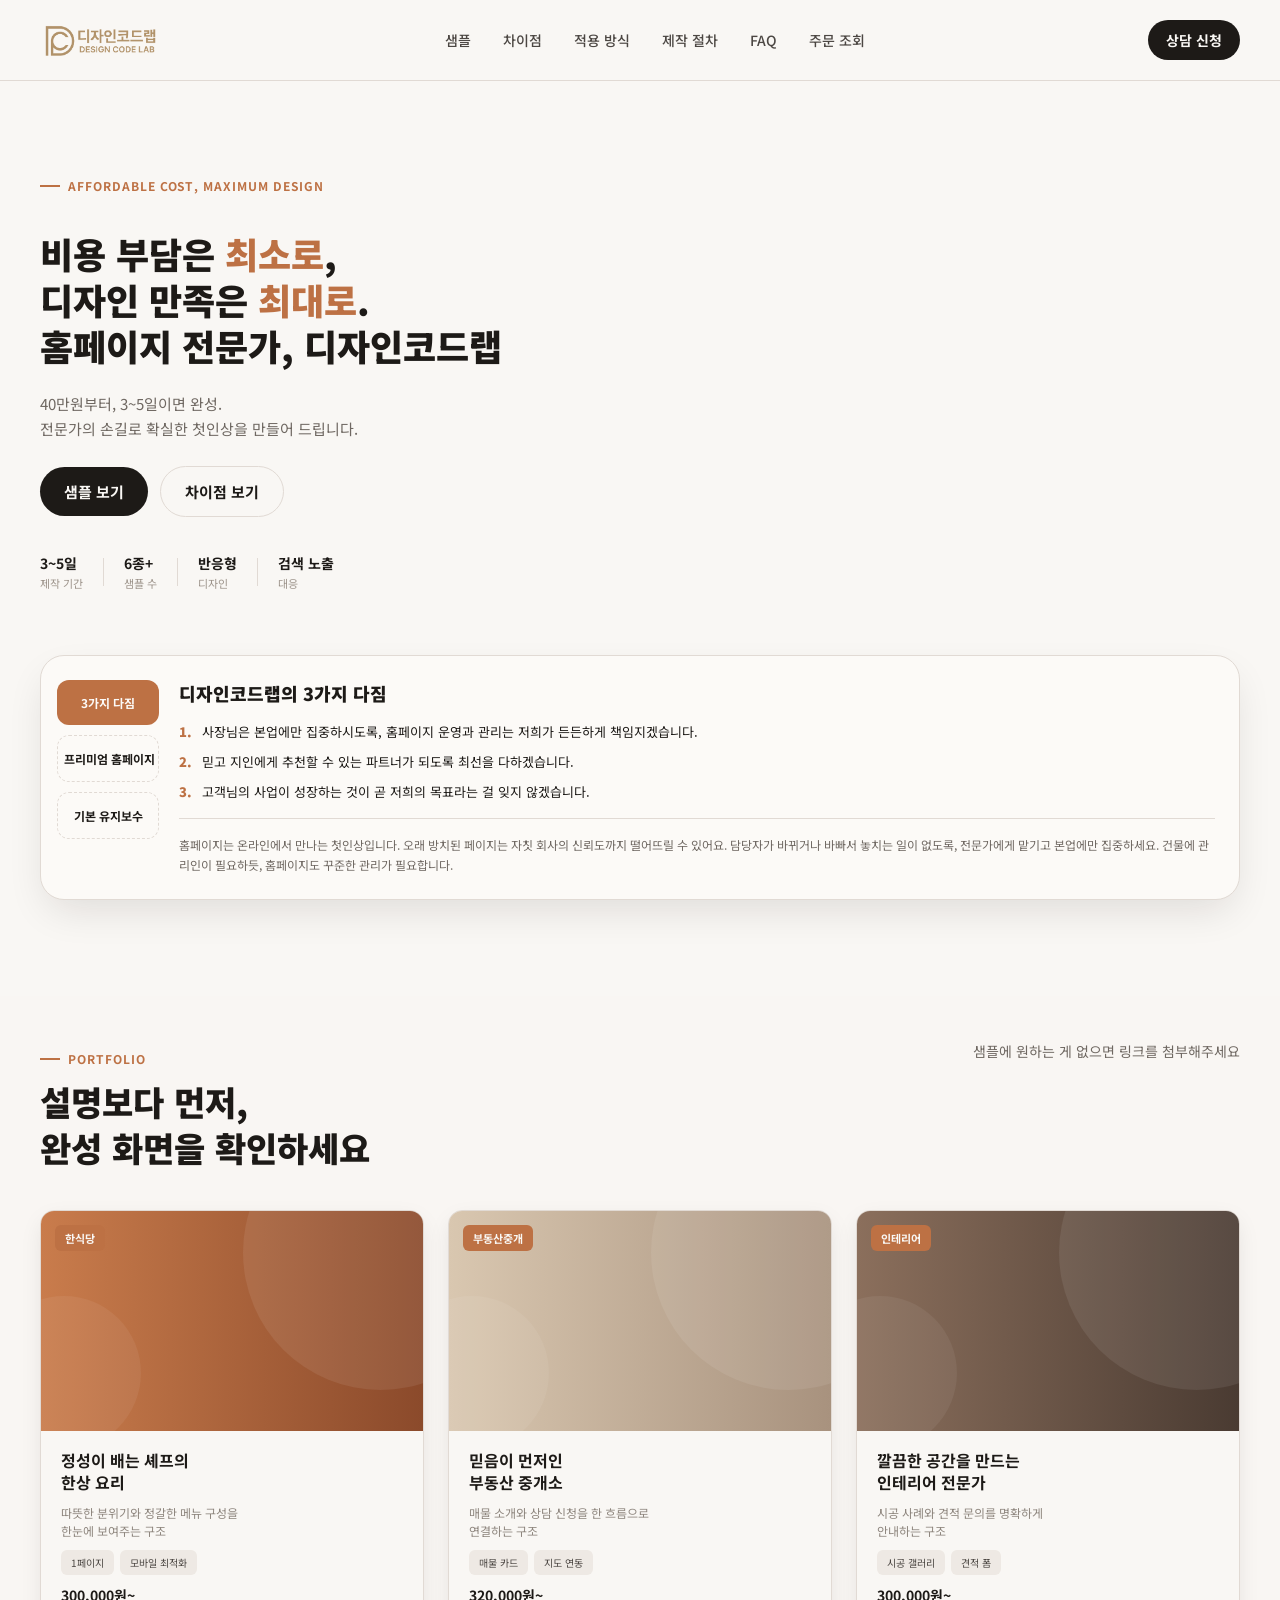
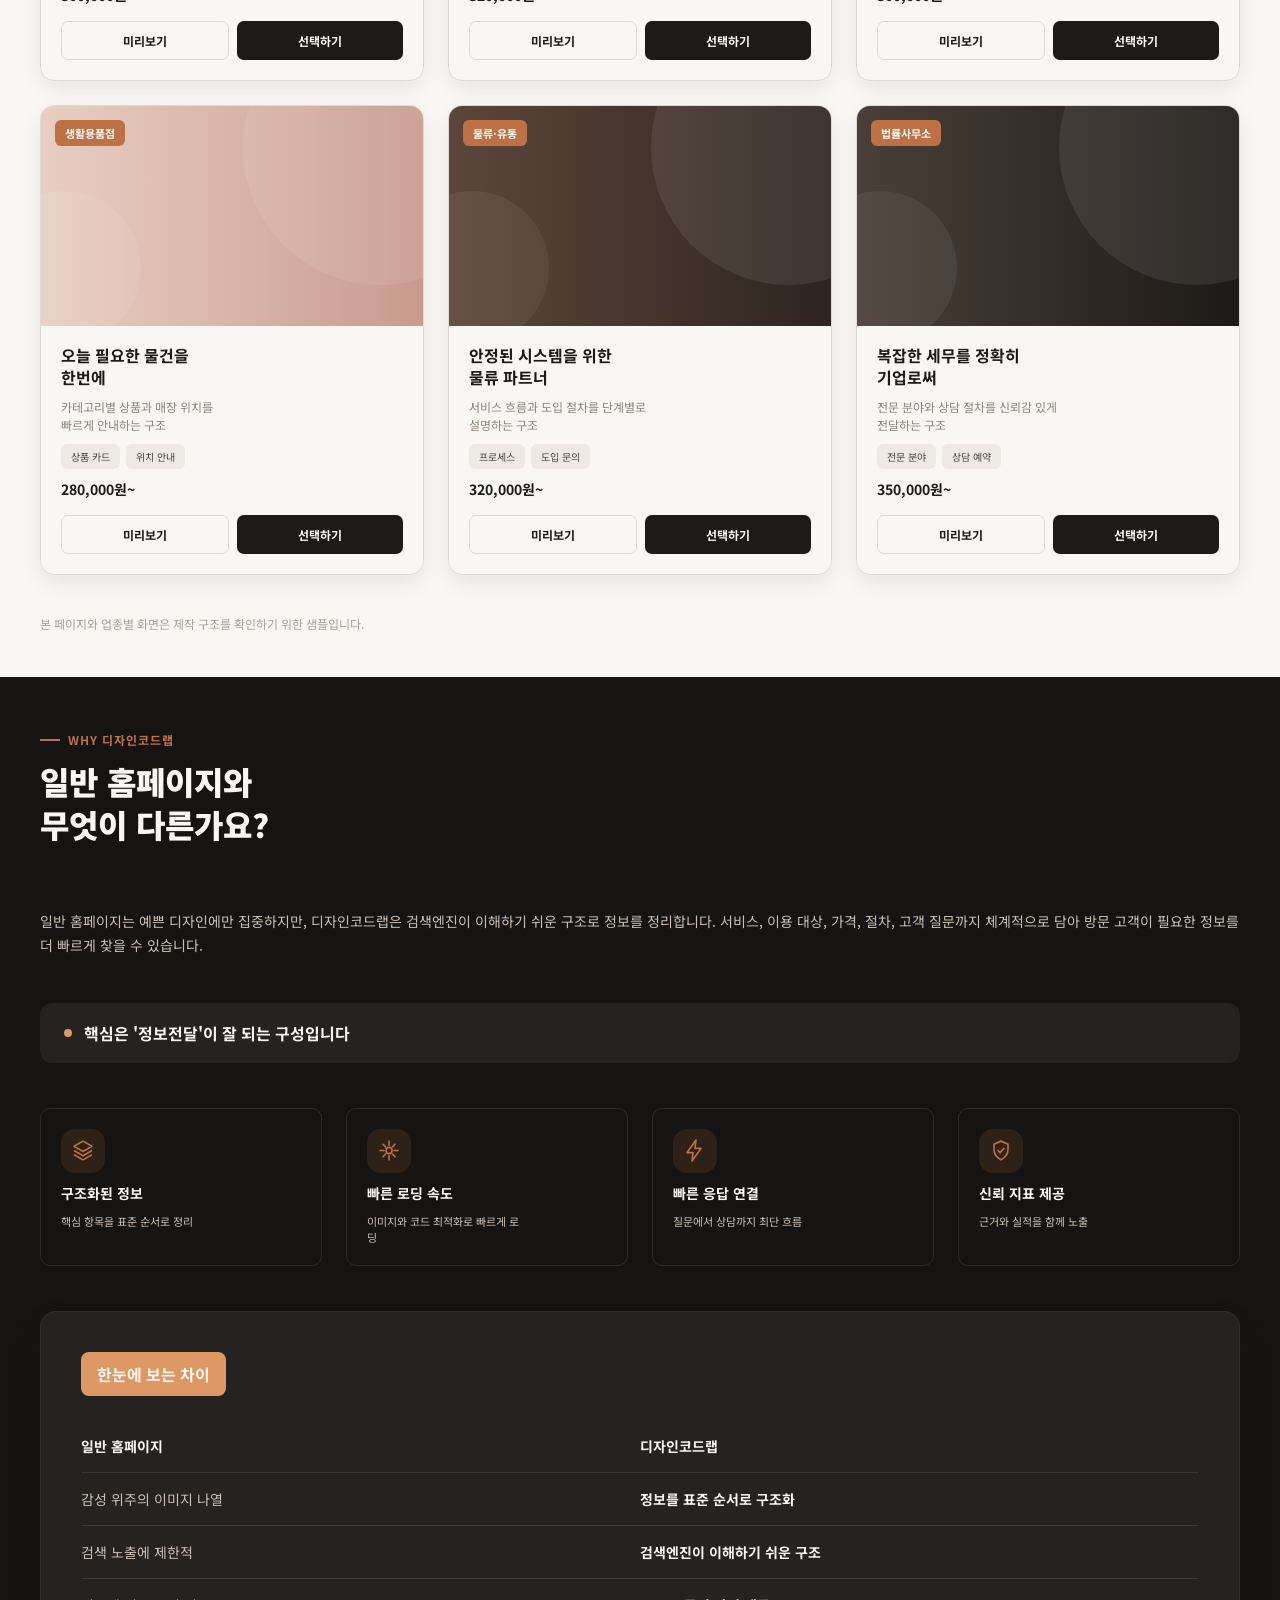
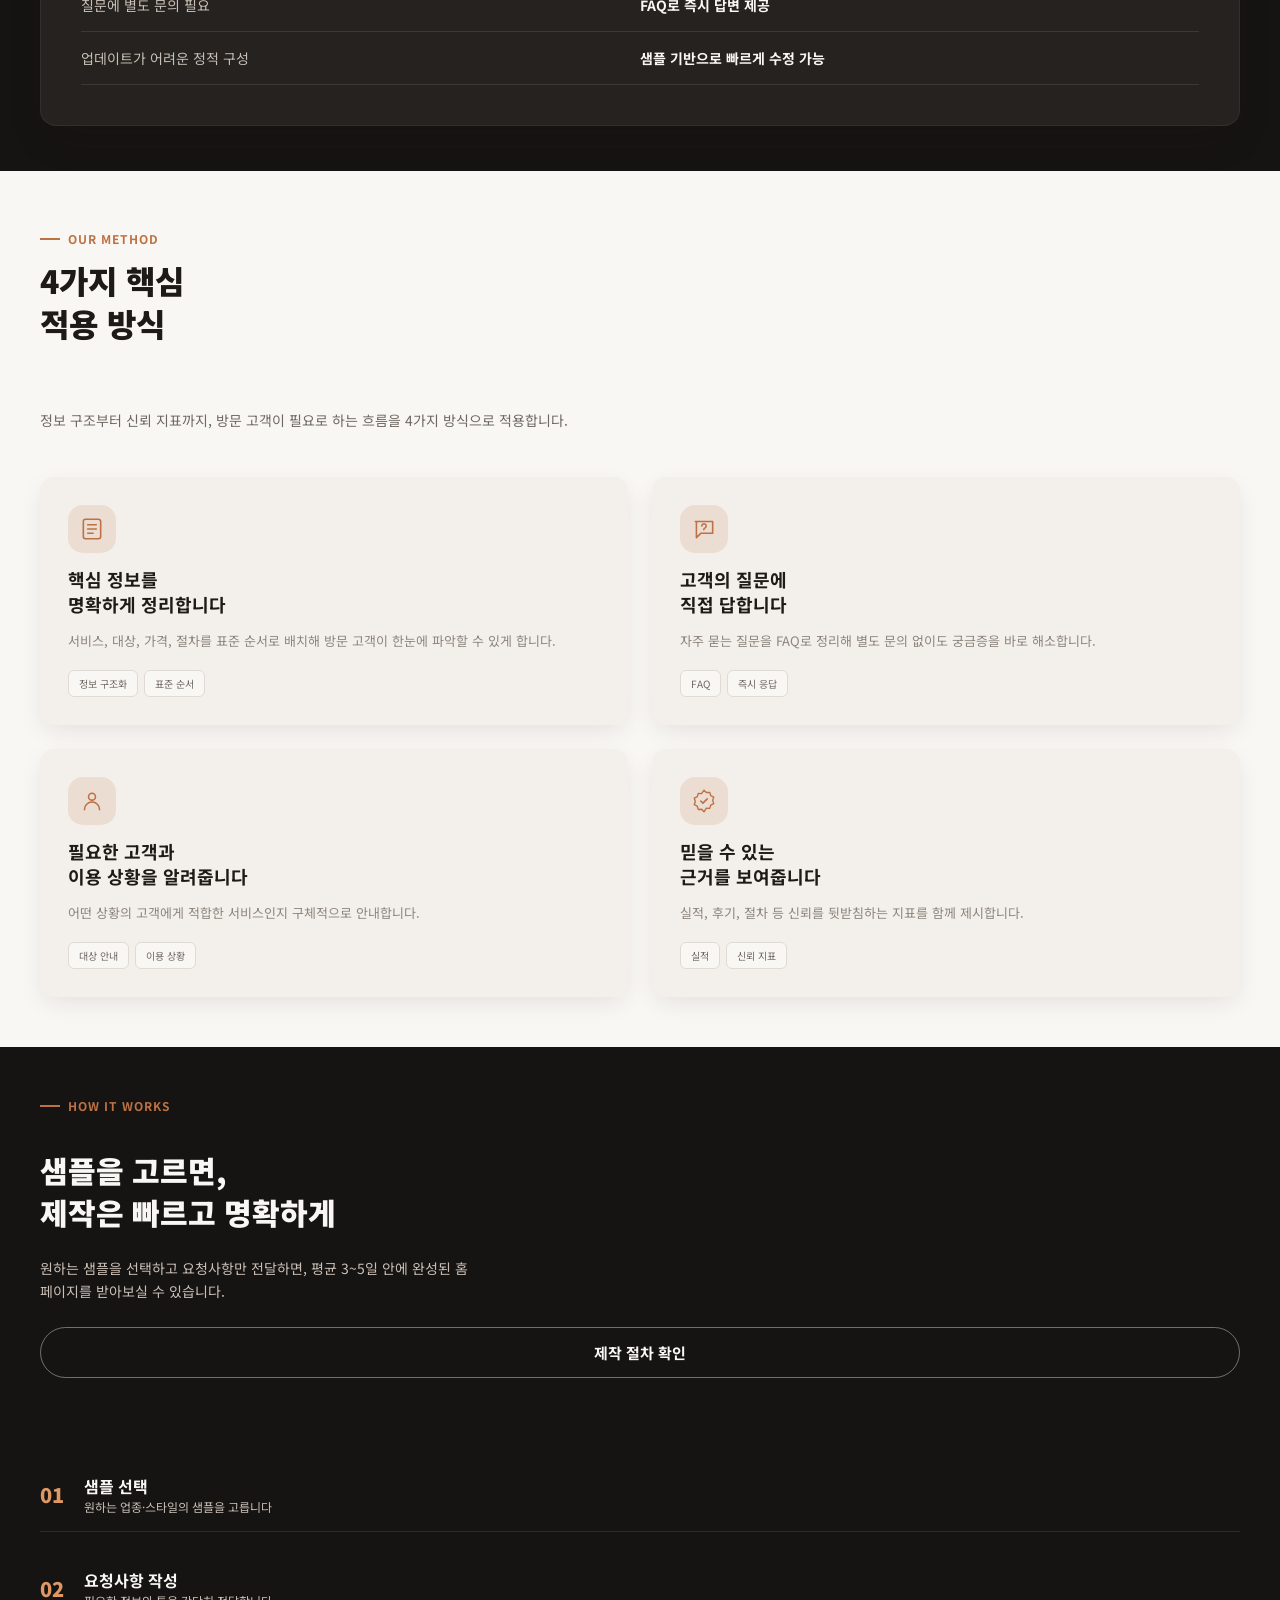
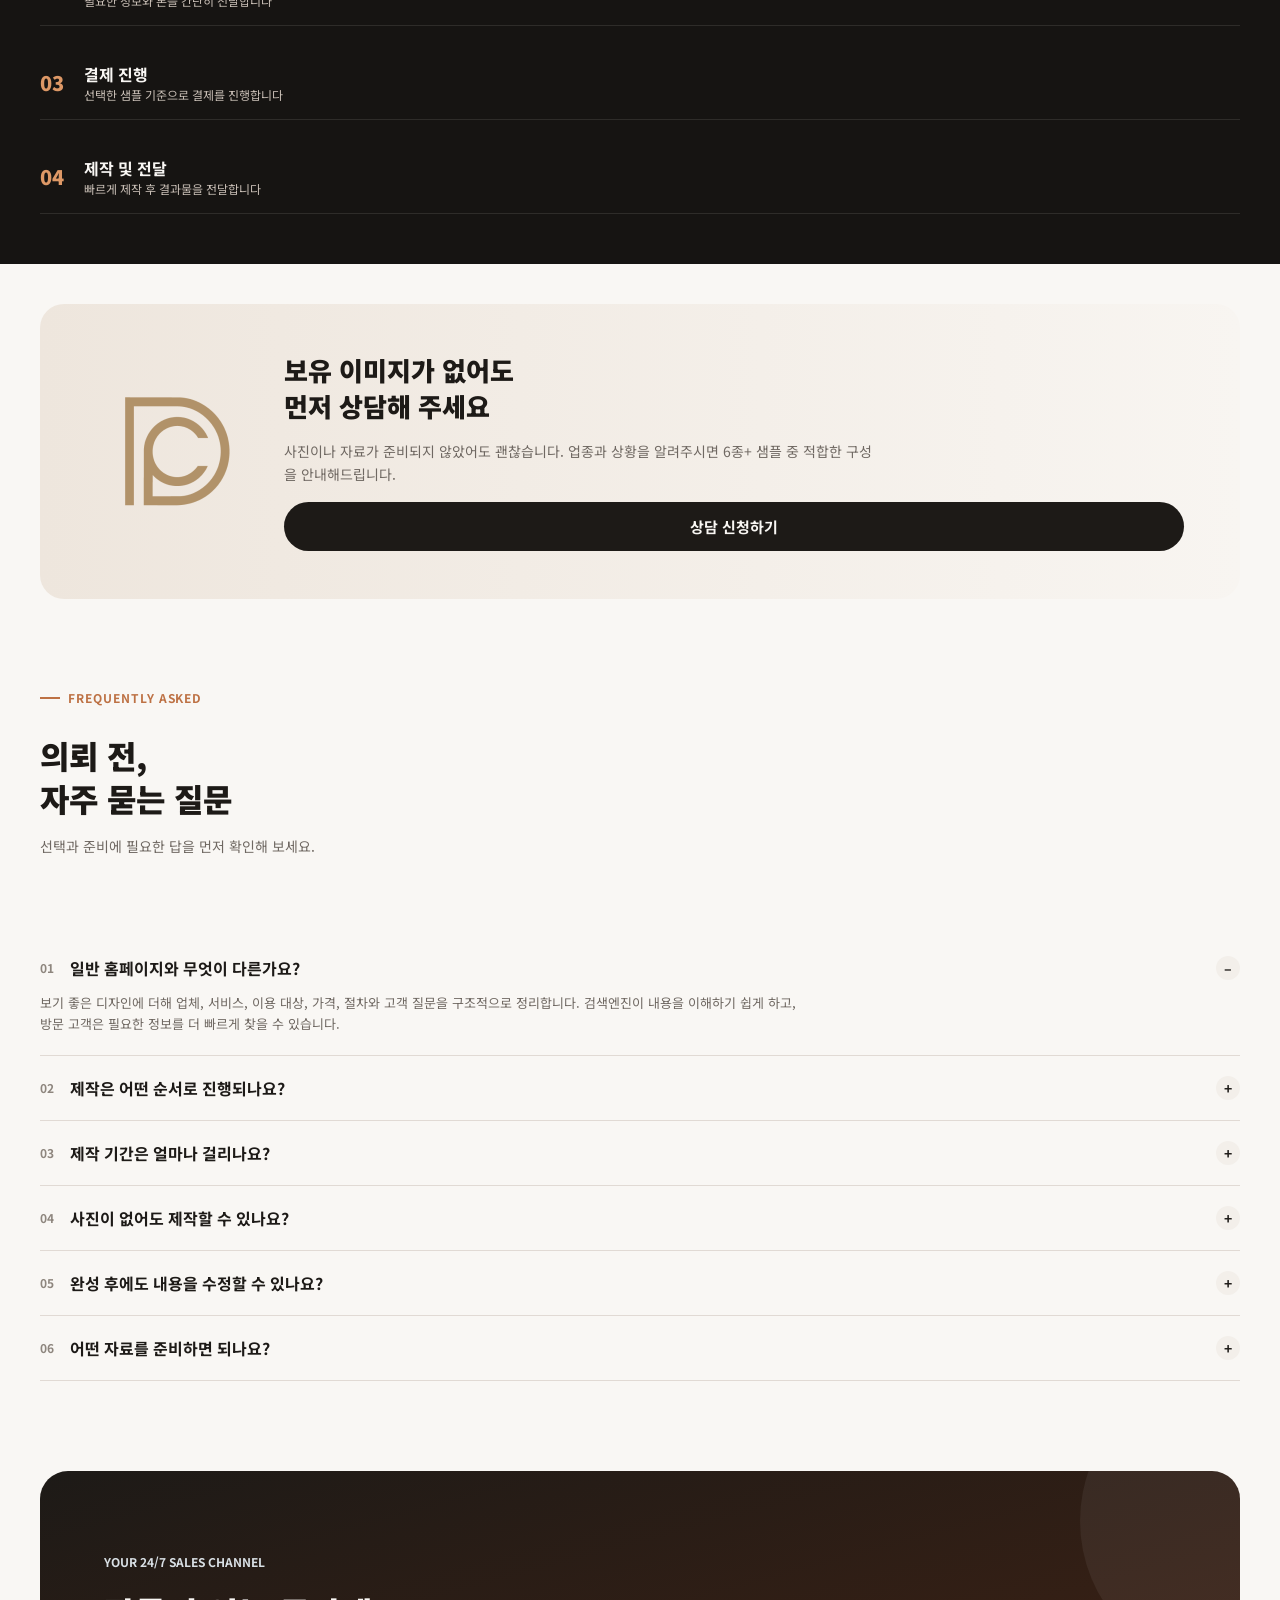
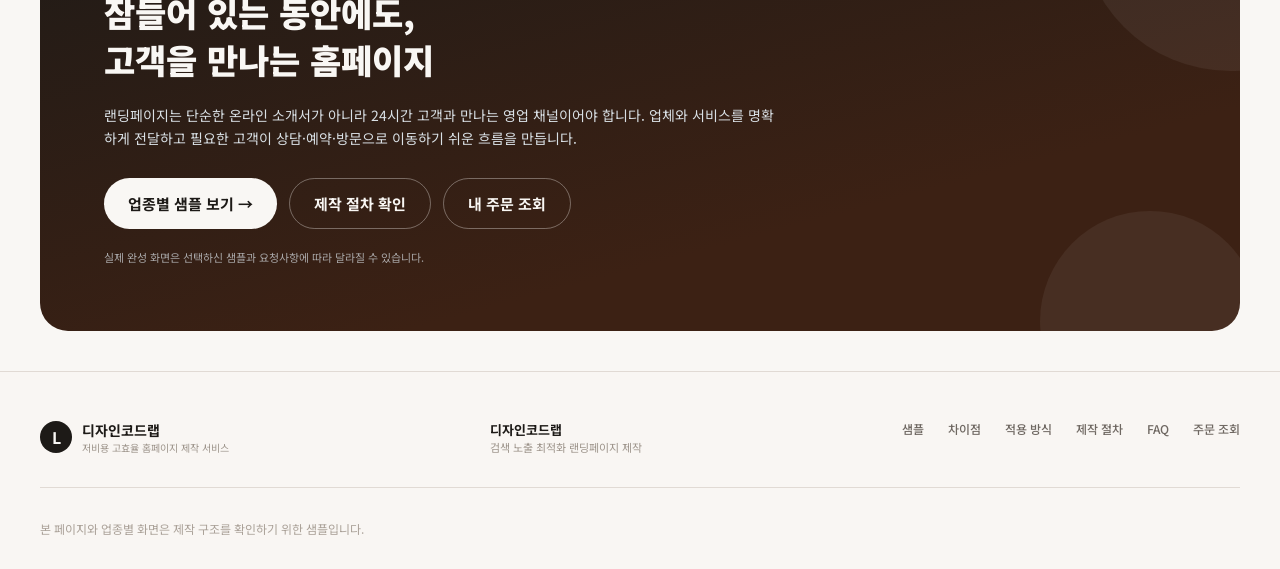
==== index.html @ fdc308c8 "Figma 랜딩페이지를 index.html/CSS/JS로 100% 동일하게 구현 - Figma get_design_context로 추출한 정확한 색상/spacing/타이포 값 기반" ====
<!DOCTYPE html>
<html lang="ko">
<head>
<meta charset="UTF-8">
<meta name="viewport" content="width=device-width, initial-scale=1.0">
<title>디자인코드랩 | 저비용 고효율 홈페이지 제작</title>
<meta name="description" content="비용 부담은 최소로, 디자인 만족은 최대로. 40만원부터 3~5일이면 완성되는 홈페이지 전문가, 디자인코드랩.">
<link rel="preconnect" href="https://fonts.googleapis.com">
<link rel="preconnect" href="https://fonts.gstatic.com" crossorigin>
<link href="https://fonts.googleapis.com/css2?family=Noto+Sans+KR:wght@400;500;700;900&display=swap" rel="stylesheet">
<link rel="stylesheet" href="assets/css/style.css">
</head>
<body>

<!-- ==================== HEADER ==================== -->
<header class="site-header">
  <a href="#" class="site-header__logo" aria-label="디자인코드랩 홈으로">
    <img src="assets/img/logo-header.png" alt="디자인코드랩 DESIGN CODE LAB">
  </a>
  <nav class="site-nav">
    <a href="#samples">샘플</a>
    <a href="#differentiation">차이점</a>
    <a href="#method">적용 방식</a>
    <a href="#process">제작 절차</a>
    <a href="#faq">FAQ</a>
    <a href="#">주문 조회</a>
  </nav>
  <a href="#consultation" class="btn btn--primary btn--sm">상담 신청</a>
</header>

<!-- ==================== HERO ==================== -->
<section class="hero">
  <div class="hero__left">
    <div class="eyebrow">
      <span class="eyebrow__line"></span>
      <span class="eyebrow__text">AFFORDABLE COST, MAXIMUM DESIGN</span>
    </div>
    <h1 class="hero__headline">
      비용 부담은 <span class="accent">최소로</span>,<br>
      디자인 만족은 <span class="accent">최대로</span>.<br>
      홈페이지 전문가, 디자인코드랩
    </h1>
    <p class="hero__subhead">
      40만원부터, 3~5일이면 완성.<br>
      전문가의 손길로 확실한 첫인상을 만들어 드립니다.
    </p>
    <div class="hero__actions">
      <a href="#samples" class="btn btn--primary">샘플 보기</a>
      <a href="#differentiation" class="btn btn--outline">차이점 보기</a>
    </div>
    <div class="hero__stats">
      <div class="hero__stat">
        <span class="hero__stat-value">3~5일</span>
        <span class="hero__stat-label">제작 기간</span>
      </div>
      <span class="hero__stat-divider"></span>
      <div class="hero__stat">
        <span class="hero__stat-value">6종+</span>
        <span class="hero__stat-label">샘플 수</span>
      </div>
      <span class="hero__stat-divider"></span>
      <div class="hero__stat">
        <span class="hero__stat-value">반응형</span>
        <span class="hero__stat-label">디자인</span>
      </div>
      <span class="hero__stat-divider"></span>
      <div class="hero__stat">
        <span class="hero__stat-value">검색 노출</span>
        <span class="hero__stat-label">대응</span>
      </div>
    </div>
  </div>

  <!-- Category Tab Card: 3가지 다짐 / 프리미엄 홈페이지 / 기본 유지보수 -->
  <div class="tab-card">
    <div class="tab-card__nav" role="tablist" aria-label="디자인코드랩 소개 탭">
      <button class="tab-card__nav-btn is-active" data-tab="pledge" role="tab" aria-selected="true">3가지 다짐</button>
      <button class="tab-card__nav-btn" data-tab="premium" role="tab" aria-selected="false">프리미엄 홈페이지</button>
      <button class="tab-card__nav-btn" data-tab="maintenance" role="tab" aria-selected="false">기본 유지보수</button>
    </div>
    <div class="tab-card__panels">

      <!-- Panel: 3가지 다짐 -->
      <div class="tab-card__panel is-active" data-panel="pledge">
        <p class="tab-card__title">디자인코드랩의 3가지 다짐</p>
        <div class="pledge-list">
          <div class="pledge-item">
            <span class="pledge-item__num">1.</span>
            <p class="pledge-item__text">사장님은 본업에만 집중하시도록, 홈페이지 운영과 관리는 저희가 든든하게 책임지겠습니다.</p>
          </div>
          <div class="pledge-item">
            <span class="pledge-item__num">2.</span>
            <p class="pledge-item__text">믿고 지인에게 추천할 수 있는 파트너가 되도록 최선을 다하겠습니다.</p>
          </div>
          <div class="pledge-item">
            <span class="pledge-item__num">3.</span>
            <p class="pledge-item__text">고객님의 사업이 성장하는 것이 곧 저희의 목표라는 걸 잊지 않겠습니다.</p>
          </div>
        </div>
        <hr class="pledge-divider">
        <p class="pledge-note">
          홈페이지는 온라인에서 만나는 첫인상입니다. 오래 방치된 페이지는 자칫 회사의 신뢰도까지 떨어뜨릴 수 있어요.
          담당자가 바뀌거나 바빠서 놓치는 일이 없도록, 전문가에게 맡기고 본업에만 집중하세요.
          건물에 관리인이 필요하듯, 홈페이지도 꾸준한 관리가 필요합니다.
        </p>
      </div>

      <!-- Panel: 프리미엄 홈페이지 -->
      <div class="tab-card__panel" data-panel="premium">
        <p class="tab-card__title tab-card__title--sm">디자인코드랩 홈페이지</p>
        <div class="feature-grid">
          <div class="feature-grid__row">
            <div class="feature-cell">
              <span class="feature-cell__num">40</span>
              <span class="feature-cell__title">최소 제작비 40만원부터</span>
              <p class="feature-cell__desc">세로 스크롤 디자인 페이지와 메뉴 내비게이션 포함, 페이지 추가 시 6만원</p>
            </div>
            <div class="feature-cell">
              <span class="feature-cell__num">365</span>
              <span class="feature-cell__title">1년 무료 제공</span>
              <p class="feature-cell__desc">웹호스팅·보안서버·도메인까지 1년간 운영 비용 걱정 없이 이용하세요</p>
            </div>
          </div>
          <div class="feature-grid__row">
            <div class="feature-cell">
              <span class="feature-cell__num">체계화</span>
              <span class="feature-cell__title">정보 구조화</span>
              <p class="feature-cell__desc">서비스·가격·절차를 표준 순서로 정리해 한눈에 파악하도록 도와드립니다</p>
            </div>
            <div class="feature-cell">
              <span class="feature-cell__num">웹표준 코딩</span>
              <span class="feature-cell__title">모든 기기에 대응</span>
              <p class="feature-cell__desc">PC·모바일·태블릿 등 어떤 화면에서도 매끄럽게 보이도록 제작합니다</p>
            </div>
          </div>
        </div>
      </div>

      <!-- Panel: 기본 유지보수 -->
      <div class="tab-card__panel" data-panel="maintenance">
        <p class="tab-card__title tab-card__title--sm">디자인코드랩 기본 유지보수</p>
        <div class="feature-grid">
          <div class="feature-grid__row">
            <div class="feature-cell">
              <span class="feature-cell__num">12</span>
              <span class="feature-cell__title">기본유지보수 연 18만원</span>
              <p class="feature-cell__desc">단순 텍스트·이미지 수정은 횟수 제한 없이 이용하세요</p>
            </div>
            <div class="feature-cell">
              <span class="feature-cell__num">1</span>
              <span class="feature-cell__title">수정 비용 최소 1만원</span>
              <p class="feature-cell__desc">타사 평균 연 50~200만원과 달리 필요할 때마다 합리적으로 청구합니다</p>
            </div>
          </div>
          <div class="feature-grid__row">
            <div class="feature-cell">
              <span class="feature-cell__num">1</span>
              <span class="feature-cell__title">당일 수정 원칙</span>
              <p class="feature-cell__desc">계약 고객은 최소 6시간, 최대 24시간 내 처리를 목표로 합니다</p>
            </div>
            <div class="feature-cell">
              <span class="feature-cell__icon"><img src="assets/img/icon-headset.svg" alt=""></span>
              <span class="feature-cell__title">기술지원 및 상담</span>
              <p class="feature-cell__desc">유선 상담은 운영하지 않지만, 신속한 처리로 불편을 최소화합니다</p>
            </div>
          </div>
        </div>
      </div>

    </div>
  </div>
</section>

<!-- ==================== SAMPLES SECTION ==================== -->
<section class="samples" id="samples">
  <div class="samples__header">
    <div>
      <div class="eyebrow">
        <span class="eyebrow__line"></span>
        <span class="eyebrow__text">PORTFOLIO</span>
      </div>
      <h2 class="section-title">설명보다 먼저,<br>완성 화면을 확인하세요</h2>
    </div>
    <p class="samples__note">샘플에 원하는 게 없으면 링크를 첨부해주세요</p>
  </div>

  <div class="card-grid">
    <div class="card-grid__row">

      <article class="sample-card sample-card--restaurant">
        <div class="sample-card__image">
          <span class="sample-card__tag">한식당</span>
        </div>
        <div class="sample-card__body">
          <h3 class="sample-card__title">정성이 배는 셰프의<br>한상 요리</h3>
          <p class="sample-card__desc">따뜻한 분위기와 정갈한 메뉴 구성을<br>한눈에 보여주는 구조</p>
          <div class="sample-card__chips">
            <span class="tag-chip">1페이지</span>
            <span class="tag-chip">모바일 최적화</span>
          </div>
          <p class="sample-card__price">300,000원~</p>
          <div class="sample-card__actions">
            <a href="#" class="btn btn--outline">미리보기</a>
            <a href="#" class="btn btn--primary">선택하기</a>
          </div>
        </div>
      </article>

      <article class="sample-card sample-card--realestate">
        <div class="sample-card__image">
          <span class="sample-card__tag">부동산중개</span>
        </div>
        <div class="sample-card__body">
          <h3 class="sample-card__title">믿음이 먼저인<br>부동산 중개소</h3>
          <p class="sample-card__desc">매물 소개와 상담 신청을 한 흐름으로<br>연결하는 구조</p>
          <div class="sample-card__chips">
            <span class="tag-chip">매물 카드</span>
            <span class="tag-chip">지도 연동</span>
          </div>
          <p class="sample-card__price">320,000원~</p>
          <div class="sample-card__actions">
            <a href="#" class="btn btn--outline">미리보기</a>
            <a href="#" class="btn btn--primary">선택하기</a>
          </div>
        </div>
      </article>

      <article class="sample-card sample-card--interior">
        <div class="sample-card__image">
          <span class="sample-card__tag">인테리어</span>
        </div>
        <div class="sample-card__body">
          <h3 class="sample-card__title">깔끔한 공간을 만드는<br>인테리어 전문가</h3>
          <p class="sample-card__desc">시공 사례와 견적 문의를 명확하게<br>안내하는 구조</p>
          <div class="sample-card__chips">
            <span class="tag-chip">시공 갤러리</span>
            <span class="tag-chip">견적 폼</span>
          </div>
          <p class="sample-card__price">300,000원~</p>
          <div class="sample-card__actions">
            <a href="#" class="btn btn--outline">미리보기</a>
            <a href="#" class="btn btn--primary">선택하기</a>
          </div>
        </div>
      </article>

    </div>

    <div class="card-grid__row">

      <article class="sample-card sample-card--goods">
        <div class="sample-card__image">
          <span class="sample-card__tag">생활용품점</span>
        </div>
        <div class="sample-card__body">
          <h3 class="sample-card__title">오늘 필요한 물건을<br>한번에</h3>
          <p class="sample-card__desc">카테고리별 상품과 매장 위치를<br>빠르게 안내하는 구조</p>
          <div class="sample-card__chips">
            <span class="tag-chip">상품 카드</span>
            <span class="tag-chip">위치 안내</span>
          </div>
          <p class="sample-card__price">280,000원~</p>
          <div class="sample-card__actions">
            <a href="#" class="btn btn--outline">미리보기</a>
            <a href="#" class="btn btn--primary">선택하기</a>
          </div>
        </div>
      </article>

      <article class="sample-card sample-card--logistics">
        <div class="sample-card__image">
          <span class="sample-card__tag">물류·유통</span>
        </div>
        <div class="sample-card__body">
          <h3 class="sample-card__title">안정된 시스템을 위한<br>물류 파트너</h3>
          <p class="sample-card__desc">서비스 흐름과 도입 절차를 단계별로<br>설명하는 구조</p>
          <div class="sample-card__chips">
            <span class="tag-chip">프로세스</span>
            <span class="tag-chip">도입 문의</span>
          </div>
          <p class="sample-card__price">320,000원~</p>
          <div class="sample-card__actions">
            <a href="#" class="btn btn--outline">미리보기</a>
            <a href="#" class="btn btn--primary">선택하기</a>
          </div>
        </div>
      </article>

      <article class="sample-card sample-card--law">
        <div class="sample-card__image">
          <span class="sample-card__tag">법률사무소</span>
        </div>
        <div class="sample-card__body">
          <h3 class="sample-card__title">복잡한 세무를 정확히<br>기업로써</h3>
          <p class="sample-card__desc">전문 분야와 상담 절차를 신뢰감 있게<br>전달하는 구조</p>
          <div class="sample-card__chips">
            <span class="tag-chip">전문 분야</span>
            <span class="tag-chip">상담 예약</span>
          </div>
          <p class="sample-card__price">350,000원~</p>
          <div class="sample-card__actions">
            <a href="#" class="btn btn--outline">미리보기</a>
            <a href="#" class="btn btn--primary">선택하기</a>
          </div>
        </div>
      </article>

    </div>
  </div>

  <p class="samples__footnote">본 페이지와 업종별 화면은 제작 구조를 확인하기 위한 샘플입니다.</p>
</section>

<!-- ==================== DIFFERENTIATION SECTION (dark) ==================== -->
<section class="differentiation" id="differentiation">
  <div class="differentiation__intro">
    <div>
      <div class="eyebrow eyebrow--dark">
        <span class="eyebrow__line"></span>
        <span class="eyebrow__text">WHY 디자인코드랩</span>
      </div>
      <h2 class="differentiation__title">일반 홈페이지와<br>무엇이 다른가요?</h2>
    </div>
    <p class="differentiation__desc">
      일반 홈페이지는 예쁜 디자인에만 집중하지만, 디자인코드랩은 검색엔진이 이해하기 쉬운 구조로 정보를 정리합니다.
      서비스, 이용 대상, 가격, 절차, 고객 질문까지 체계적으로 담아 방문 고객이 필요한 정보를 더 빠르게 찾을 수 있습니다.
    </p>
  </div>

  <div class="callout">
    <span class="callout__dot"></span>
    <p class="callout__text">핵심은 '정보전달'이 잘 되는 구성입니다</p>
  </div>

  <div class="icon-grid">
    <div class="icon-card">
      <span class="icon-card__icon"><img src="assets/img/icon-structure.svg" alt=""></span>
      <p class="icon-card__title">구조화된 정보</p>
      <p class="icon-card__desc">핵심 항목을 표준 순서로 정리</p>
    </div>
    <div class="icon-card">
      <span class="icon-card__icon"><img src="assets/img/icon-speed.svg" alt=""></span>
      <p class="icon-card__title">빠른 로딩 속도</p>
      <p class="icon-card__desc">이미지와 코드 최적화로 빠르게 로딩</p>
    </div>
    <div class="icon-card">
      <span class="icon-card__icon"><img src="assets/img/icon-response.svg" alt=""></span>
      <p class="icon-card__title">빠른 응답 연결</p>
      <p class="icon-card__desc">질문에서 상담까지 최단 흐름</p>
    </div>
    <div class="icon-card">
      <span class="icon-card__icon"><img src="assets/img/icon-trust.svg" alt=""></span>
      <p class="icon-card__title">신뢰 지표 제공</p>
      <p class="icon-card__desc">근거와 실적을 함께 노출</p>
    </div>
  </div>

  <div class="compare-card">
    <span class="compare-card__badge">한눈에 보는 차이</span>
    <table class="compare-table">
      <tr>
        <td>일반 홈페이지</td>
        <td>디자인코드랩</td>
      </tr>
      <tr>
        <td>감성 위주의 이미지 나열</td>
        <td>정보를 표준 순서로 구조화</td>
      </tr>
      <tr>
        <td>검색 노출에 제한적</td>
        <td>검색엔진이 이해하기 쉬운 구조</td>
      </tr>
      <tr>
        <td>질문에 별도 문의 필요</td>
        <td>FAQ로 즉시 답변 제공</td>
      </tr>
      <tr>
        <td>업데이트가 어려운 정적 구성</td>
        <td>샘플 기반으로 빠르게 수정 가능</td>
      </tr>
    </table>
  </div>
</section>

<!-- ==================== APPLICATION METHOD SECTION ==================== -->
<section class="method" id="method">
  <div class="method__intro">
    <div>
      <div class="eyebrow">
        <span class="eyebrow__line"></span>
        <span class="eyebrow__text">OUR METHOD</span>
      </div>
      <h2 class="method__title">4가지 핵심<br>적용 방식</h2>
    </div>
    <p class="method__desc">정보 구조부터 신뢰 지표까지, 방문 고객이 필요로 하는 흐름을 4가지 방식으로 적용합니다.</p>
  </div>

  <div class="method-grid">
    <div class="method-grid__row">
      <div class="method-card">
        <span class="method-card__icon"><img src="assets/img/icon-method-info.svg" alt=""></span>
        <h3 class="method-card__title">핵심 정보를<br>명확하게 정리합니다</h3>
        <p class="method-card__desc">서비스, 대상, 가격, 절차를 표준 순서로 배치해 방문 고객이 한눈에 파악할 수 있게 합니다.</p>
        <div class="method-card__chips">
          <span class="tag-chip--outline">정보 구조화</span>
          <span class="tag-chip--outline">표준 순서</span>
        </div>
      </div>
      <div class="method-card">
        <span class="method-card__icon"><img src="assets/img/icon-method-faq.svg" alt=""></span>
        <h3 class="method-card__title">고객의 질문에<br>직접 답합니다</h3>
        <p class="method-card__desc">자주 묻는 질문을 FAQ로 정리해 별도 문의 없이도 궁금증을 바로 해소합니다.</p>
        <div class="method-card__chips">
          <span class="tag-chip--outline">FAQ</span>
          <span class="tag-chip--outline">즉시 응답</span>
        </div>
      </div>
    </div>
    <div class="method-grid__row">
      <div class="method-card">
        <span class="method-card__icon"><img src="assets/img/icon-method-target.svg" alt=""></span>
        <h3 class="method-card__title">필요한 고객과<br>이용 상황을 알려줍니다</h3>
        <p class="method-card__desc">어떤 상황의 고객에게 적합한 서비스인지 구체적으로 안내합니다.</p>
        <div class="method-card__chips">
          <span class="tag-chip--outline">대상 안내</span>
          <span class="tag-chip--outline">이용 상황</span>
        </div>
      </div>
      <div class="method-card">
        <span class="method-card__icon"><img src="assets/img/icon-method-trust.svg" alt=""></span>
        <h3 class="method-card__title">믿을 수 있는<br>근거를 보여줍니다</h3>
        <p class="method-card__desc">실적, 후기, 절차 등 신뢰를 뒷받침하는 지표를 함께 제시합니다.</p>
        <div class="method-card__chips">
          <span class="tag-chip--outline">실적</span>
          <span class="tag-chip--outline">신뢰 지표</span>
        </div>
      </div>
    </div>
  </div>
</section>

<!-- ==================== PROCESS SECTION (dark) ==================== -->
<section class="process" id="process">
  <div class="process__left">
    <div class="eyebrow eyebrow--dark">
      <span class="eyebrow__line"></span>
      <span class="eyebrow__text">HOW IT WORKS</span>
    </div>
    <h2 class="process__title">샘플을 고르면,<br>제작은 빠르고 명확하게</h2>
    <p class="process__desc">원하는 샘플을 선택하고 요청사항만 전달하면, 평균 3~5일 안에 완성된 홈페이지를 받아보실 수 있습니다.</p>
    <a href="#samples" class="btn btn--outline-dark">제작 절차 확인</a>
  </div>

  <div class="process-steps">
    <div class="process-step">
      <span class="process-step__num">01</span>
      <div>
        <p class="process-step__title">샘플 선택</p>
        <p class="process-step__desc">원하는 업종·스타일의 샘플을 고릅니다</p>
      </div>
    </div>
    <div class="process-step">
      <span class="process-step__num">02</span>
      <div>
        <p class="process-step__title">요청사항 작성</p>
        <p class="process-step__desc">필요한 정보와 톤을 간단히 전달합니다</p>
      </div>
    </div>
    <div class="process-step">
      <span class="process-step__num">03</span>
      <div>
        <p class="process-step__title">결제 진행</p>
        <p class="process-step__desc">선택한 샘플 기준으로 결제를 진행합니다</p>
      </div>
    </div>
    <div class="process-step">
      <span class="process-step__num">04</span>
      <div>
        <p class="process-step__title">제작 및 전달</p>
        <p class="process-step__desc">빠르게 제작 후 결과물을 전달합니다</p>
      </div>
    </div>
  </div>
</section>

<!-- ==================== CONSULTATION SECTION ==================== -->
<section class="consultation" id="consultation">
  <div class="consultation__banner">
    <img class="consultation__logo" src="assets/img/consultation-logo.png" alt="디자인코드랩 로고">
    <div class="consultation__content">
      <h2 class="consultation__title">보유 이미지가 없어도<br>먼저 상담해 주세요</h2>
      <p class="consultation__desc">사진이나 자료가 준비되지 않았어도 괜찮습니다. 업종과 상황을 알려주시면 6종+ 샘플 중 적합한 구성을 안내해드립니다.</p>
      <a href="#" class="btn btn--primary">상담 신청하기</a>
    </div>
  </div>
</section>

<!-- ==================== FAQ SECTION ==================== -->
<section class="faq" id="faq">
  <div class="faq__intro">
    <div class="eyebrow">
      <span class="eyebrow__line"></span>
      <span class="eyebrow__text">FREQUENTLY ASKED</span>
    </div>
    <h2 class="faq__title">의뢰 전,<br>자주 묻는 질문</h2>
    <p class="faq__desc">선택과 준비에 필요한 답을 먼저 확인해 보세요.</p>
  </div>

  <div class="faq-list">
    <div class="faq-item is-open">
      <button class="faq-item__question">
        <span class="faq-item__question-text">
          <span class="faq-item__num">01</span>
          <span class="faq-item__q">일반 홈페이지와 무엇이 다른가요?</span>
        </span>
        <span class="faq-item__toggle">–</span>
      </button>
      <div class="faq-item__answer">
        <p>보기 좋은 디자인에 더해 업체, 서비스, 이용 대상, 가격, 절차와 고객 질문을 구조적으로 정리합니다. 검색엔진이 내용을 이해하기 쉽게 하고, 방문 고객은 필요한 정보를 더 빠르게 찾을 수 있습니다.</p>
      </div>
    </div>

    <div class="faq-item">
      <button class="faq-item__question">
        <span class="faq-item__question-text">
          <span class="faq-item__num">02</span>
          <span class="faq-item__q">제작은 어떤 순서로 진행되나요?</span>
        </span>
        <span class="faq-item__toggle">+</span>
      </button>
      <div class="faq-item__answer">
        <p>샘플 선택 → 요청사항 작성 → 결제 진행 → 제작 및 전달의 4단계로 진행됩니다. 복잡한 논의 없이 빠르고 명확하게 진행돼요.</p>
      </div>
    </div>

    <div class="faq-item">
      <button class="faq-item__question">
        <span class="faq-item__question-text">
          <span class="faq-item__num">03</span>
          <span class="faq-item__q">제작 기간은 얼마나 걸리나요?</span>
        </span>
        <span class="faq-item__toggle">+</span>
      </button>
      <div class="faq-item__answer">
        <p>평균 3~5일 안에 완성된 홈페이지를 받아보실 수 있습니다.</p>
      </div>
    </div>

    <div class="faq-item">
      <button class="faq-item__question">
        <span class="faq-item__question-text">
          <span class="faq-item__num">04</span>
          <span class="faq-item__q">사진이 없어도 제작할 수 있나요?</span>
        </span>
        <span class="faq-item__toggle">+</span>
      </button>
      <div class="faq-item__answer">
        <p>네, 가능합니다. 사진이나 자료가 준비되지 않았어도 업종과 상황을 알려주시면 6종+ 샘플 중 적합한 구성을 안내해드립니다.</p>
      </div>
    </div>

    <div class="faq-item">
      <button class="faq-item__question">
        <span class="faq-item__question-text">
          <span class="faq-item__num">05</span>
          <span class="faq-item__q">완성 후에도 내용을 수정할 수 있나요?</span>
        </span>
        <span class="faq-item__toggle">+</span>
      </button>
      <div class="faq-item__answer">
        <p>네. 기본 유지보수(연 18만원)로 텍스트·이미지 수정을 횟수 제한 없이 이용하실 수 있고, 개별 수정도 건당 최소 1만원부터 가능합니다.</p>
      </div>
    </div>

    <div class="faq-item">
      <button class="faq-item__question">
        <span class="faq-item__question-text">
          <span class="faq-item__num">06</span>
          <span class="faq-item__q">어떤 자료를 준비하면 되나요?</span>
        </span>
        <span class="faq-item__toggle">+</span>
      </button>
      <div class="faq-item__answer">
        <p>로고, 사업자 정보, 대표 사진이나 소개 문구가 있으면 좋지만 준비되지 않았어도 괜찮습니다. 상담을 통해 필요한 내용을 함께 정리해드립니다.</p>
      </div>
    </div>
  </div>
</section>

<!-- ==================== FINAL CTA ==================== -->
<section class="final-cta">
  <div class="final-cta__banner">
    <span class="final-cta__blob final-cta__blob--1"></span>
    <span class="final-cta__blob final-cta__blob--2"></span>
    <div class="final-cta__content">
      <p class="final-cta__eyebrow">YOUR 24/7 SALES CHANNEL</p>
      <h2 class="final-cta__title">잠들어 있는 동안에도,<br>고객을 만나는 홈페이지</h2>
      <p class="final-cta__desc">랜딩페이지는 단순한 온라인 소개서가 아니라 24시간 고객과 만나는 영업 채널이어야 합니다. 업체와 서비스를 명확하게 전달하고 필요한 고객이 상담·예약·방문으로 이동하기 쉬운 흐름을 만듭니다.</p>
      <div class="final-cta__actions">
        <a href="#samples" class="btn btn--light">업종별 샘플 보기 →</a>
        <a href="#process" class="btn btn--ghost-light">제작 절차 확인</a>
        <a href="#" class="btn btn--ghost-light">내 주문 조회</a>
      </div>
      <p class="final-cta__disclaimer">실제 완성 화면은 선택하신 샘플과 요청사항에 따라 달라질 수 있습니다.</p>
    </div>
  </div>
</section>

<!-- ==================== FOOTER ==================== -->
<footer class="site-footer">
  <div class="site-footer__top">
    <div class="site-footer__brand">
      <span class="site-footer__mark">L</span>
      <div>
        <p class="site-footer__brand-name">디자인코드랩</p>
        <p class="site-footer__brand-tagline">저비용 고효율 홈페이지 제작 서비스</p>
      </div>
    </div>
    <div>
      <p class="site-footer__desc-title">디자인코드랩</p>
      <p class="site-footer__desc-text">검색 노출 최적화 랜딩페이지 제작</p>
    </div>
    <nav class="site-footer__links">
      <a href="#samples">샘플</a>
      <a href="#differentiation">차이점</a>
      <a href="#method">적용 방식</a>
      <a href="#process">제작 절차</a>
      <a href="#faq">FAQ</a>
      <a href="#">주문 조회</a>
    </nav>
  </div>
  <div class="site-footer__divider"></div>
  <p class="site-footer__bottom">본 페이지와 업종별 화면은 제작 구조를 확인하기 위한 샘플입니다.</p>
</footer>

<script src="assets/js/main.js"></script>
</body>
</html>
---- assets/css/style.css ----
/* ==========================================================================
   디자인코드랩 랜딩페이지 스타일시트
   Figma 소스: 디자인코드랩 (node 1:2 "Landing Page")
   구조: 변수 -> 기본 리셋 -> 공용 컴포넌트 -> 섹션별 스타일 -> 반응형
   ========================================================================== */

/* --------------------------------------------------------------------------
   1. Design Tokens (Figma 색상/타이포/간격 값 그대로 매핑)
   -------------------------------------------------------------------------- */
:root {
  /* Colors - Light surfaces */
  --color-bg: #f9f7f4;
  --color-bg-alt: #f9f6f3;
  --color-bg-card: #fcfaf7;
  --color-bg-soft: #f3efea;
  --color-tag-bg: #eee9e4;
  --color-border: #e1dad4;

  /* Colors - Text (light surfaces) */
  --color-text-primary: #1d1a17;
  --color-text-secondary: #6f6862;
  --color-text-muted: #8e867e;
  --color-text-faint: #9d948b;
  --color-text-lightest: #aaa198;
  --color-tag-text: #4c4743;

  /* Colors - Accent */
  --color-accent: #bd7144;
  --color-accent-light: #dd9866;
  --color-accent-soft: rgba(189, 113, 68, 0.14);

  /* Colors - Dark surfaces (Differentiation / Process sections) */
  --color-dark-bg: #161412;
  --color-dark-card: #25221f;
  --color-dark-border: rgba(249, 247, 244, 0.1);
  --color-dark-text: #f9f7f4;
  --color-dark-text-secondary: #c9bfb6;

  /* Colors - Final CTA banner */
  --color-cta-text-muted: #d9e0e5;

  /* Typography */
  --font-family: 'Noto Sans KR', -apple-system, BlinkMacSystemFont, sans-serif;

  /* Radius */
  --radius-pill: 999px;
  --radius-lg: 24px;
  --radius-xl: 28px;
  --radius-md: 14px;
  --radius-sm: 8px;
  --radius-xs: 6px;

  /* Shadows */
  --shadow-card: 0px 8px 24px -4px rgba(26, 20, 15, 0.1);
  --shadow-hero-card: 0px 16px 40px -8px rgba(26, 20, 15, 0.12);
  --shadow-dark-card: 0px 16px 40px -8px rgba(26, 20, 15, 0.16);

  /* Layout */
  --container-max: 1440px;
  --container-padding: 80px;
}

/* --------------------------------------------------------------------------
   2. Reset & Base
   -------------------------------------------------------------------------- */
* {
  box-sizing: border-box;
  margin: 0;
  padding: 0;
}

html {
  scroll-behavior: smooth;
}

body {
  font-family: var(--font-family);
  background: var(--color-bg);
  color: var(--color-text-primary);
  -webkit-font-smoothing: antialiased;
  overflow-x: hidden;
}

img {
  display: block;
  max-width: 100%;
}

a {
  color: inherit;
  text-decoration: none;
}

button {
  font-family: inherit;
  cursor: pointer;
  border: none;
  background: none;
  color: inherit;
}

ul,
ol {
  list-style: none;
}

.container {
  max-width: var(--container-max);
  margin: 0 auto;
  padding-left: var(--container-padding);
  padding-right: var(--container-padding);
}

/* --------------------------------------------------------------------------
   3. Shared components
   -------------------------------------------------------------------------- */

/* Eyebrow label: "— PORTFOLIO" style */
.eyebrow {
  display: inline-flex;
  align-items: center;
  gap: 8px;
  margin-bottom: 12px;
}

.eyebrow__line {
  width: 20px;
  height: 2px;
  background: var(--color-accent);
  flex-shrink: 0;
}

.eyebrow__text {
  font-weight: 700;
  font-size: 12px;
  letter-spacing: 0.96px;
  color: var(--color-accent);
  white-space: nowrap;
}

.eyebrow--dark .eyebrow__text {
  color: var(--color-accent);
}

/* Buttons */
.btn {
  display: inline-flex;
  align-items: center;
  justify-content: center;
  gap: 6px;
  padding: 14px 24px;
  border-radius: var(--radius-pill);
  font-weight: 700;
  font-size: 15px;
  white-space: nowrap;
  transition: opacity 0.15s ease, background-color 0.15s ease, border-color 0.15s ease;
}

.btn:hover {
  opacity: 0.88;
}

.btn--primary {
  background: var(--color-text-primary);
  color: var(--color-bg);
}

.btn--outline {
  background: var(--color-bg);
  color: var(--color-text-primary);
  border: 1px solid var(--color-border);
}

.btn--outline-dark {
  background: transparent;
  color: var(--color-dark-text);
  border: 1px solid rgba(249, 247, 244, 0.4);
}

.btn--light {
  background: var(--color-bg);
  color: var(--color-text-primary);
}

.btn--ghost-light {
  background: transparent;
  color: var(--color-dark-text);
  border: 1px solid rgba(249, 247, 244, 0.35);
}

.btn--sm {
  padding: 10px 18px;
  font-size: 14px;
}

.tag-chip {
  display: inline-flex;
  align-items: center;
  padding: 5px 10px;
  border-radius: var(--radius-xs);
  font-size: 10px;
  background: var(--color-tag-bg);
  color: var(--color-tag-text);
}

.tag-chip--outline {
  background: var(--color-bg);
  border: 1px solid var(--color-border);
  color: var(--color-text-secondary);
  font-size: 10px;
  padding: 5px 10px;
  border-radius: var(--radius-xs);
}

/* ==========================================================================
   HEADER
   ========================================================================== */
.site-header {
  display: flex;
  align-items: center;
  justify-content: space-between;
  padding: 20px 80px;
  background: var(--color-bg);
  border-bottom: 1px solid var(--color-border);
  position: sticky;
  top: 0;
  z-index: 100;
}

.site-header__logo img {
  height: 37px;
  width: auto;
}

.site-nav {
  display: flex;
  align-items: center;
  gap: 32px;
}

.site-nav a {
  font-weight: 500;
  font-size: 14px;
  color: var(--color-tag-text);
  white-space: nowrap;
}

.site-nav a:hover {
  color: var(--color-accent);
}

/* ==========================================================================
   HERO
   ========================================================================== */
.hero {
  display: flex;
  gap: 64px;
  align-items: center;
  padding: 96px 80px;
  background: var(--color-bg);
}

.hero__left {
  display: flex;
  flex-direction: column;
  align-items: flex-start;
  gap: 24px;
  width: 600px;
  flex-shrink: 0;
}

.hero__headline {
  font-weight: 900;
  font-size: 36px;
  line-height: 1.28;
  color: var(--color-text-primary);
}

.hero__headline .accent {
  color: var(--color-accent);
}

.hero__subhead {
  font-weight: 400;
  font-size: 15px;
  line-height: 1.65;
  color: var(--color-text-secondary);
  width: 500px;
  max-width: 100%;
}

.hero__actions {
  display: flex;
  gap: 12px;
  align-items: center;
}

.hero__stats {
  display: flex;
  gap: 20px;
  align-items: center;
  padding-top: 12px;
}

.hero__stat {
  display: flex;
  flex-direction: column;
  gap: 2px;
}

.hero__stat-value {
  font-weight: 700;
  font-size: 14px;
  color: var(--color-text-primary);
  white-space: nowrap;
}

.hero__stat-label {
  font-weight: 400;
  font-size: 11px;
  color: var(--color-text-faint);
  white-space: nowrap;
}

.hero__stat-divider {
  width: 1px;
  height: 28px;
  background: var(--color-border);
  flex-shrink: 0;
}

/* Category Tab Card (하이라이트 3-상태 카드) */
.tab-card {
  display: flex;
  align-items: stretch;
  flex: 1;
  min-width: 0;
  background: var(--color-bg-card);
  border: 1px solid var(--color-border);
  border-radius: var(--radius-lg);
  box-shadow: var(--shadow-hero-card);
  overflow: hidden;
}

.tab-card__nav {
  display: flex;
  flex-direction: column;
  gap: 10px;
  width: 130px;
  flex-shrink: 0;
  padding: 24px 12px 24px 16px;
}

.tab-card__nav-btn {
  width: 100%;
  padding: 14px 6px;
  border-radius: 12px;
  border: 1px dashed var(--color-border);
  font-weight: 700;
  font-size: 12px;
  text-align: center;
  white-space: nowrap;
  color: var(--color-text-primary);
  background: transparent;
  transition: background-color 0.15s ease, border-color 0.15s ease, color 0.15s ease;
}

.tab-card__nav-btn.is-active {
  background: var(--color-accent);
  border: none;
  color: var(--color-bg-card);
}

.tab-card__panels {
  flex: 1;
  min-width: 0;
  padding: 24px 24px 24px 8px;
}

.tab-card__panel {
  display: none;
  flex-direction: column;
  gap: 16px;
}

.tab-card__panel.is-active {
  display: flex;
}

.tab-card__title {
  font-weight: 900;
  font-size: 18px;
  color: var(--color-text-primary);
}

.tab-card__title--sm {
  font-size: 17px;
}

/* Panel 1: 3가지 다짐 */
.pledge-list {
  display: flex;
  flex-direction: column;
  gap: 10px;
  width: 100%;
}

.pledge-item {
  display: flex;
  gap: 10px;
  align-items: flex-start;
  font-size: 13px;
}

.pledge-item__num {
  font-weight: 900;
  color: var(--color-accent);
  flex-shrink: 0;
}

.pledge-item__text {
  font-weight: 400;
  line-height: 1.55;
  color: var(--color-text-primary);
}

.pledge-divider {
  width: 100%;
  height: 1px;
  background: var(--color-border);
  border: none;
}

.pledge-note {
  font-weight: 400;
  font-size: 12px;
  line-height: 1.65;
  color: var(--color-text-secondary);
}

/* Panel 2 & 3: feature grid */
.feature-grid {
  display: flex;
  flex-direction: column;
  gap: 10px;
  width: 100%;
}

.feature-grid__row {
  display: flex;
  gap: 10px;
}

.feature-cell {
  flex: 1;
  min-width: 0;
  display: flex;
  flex-direction: column;
  gap: 6px;
  padding: 14px;
  border-radius: 12px;
  background: var(--color-bg-soft);
}

.feature-cell__num {
  font-weight: 900;
  font-size: 22px;
  color: var(--color-text-primary);
}

.feature-cell__icon {
  width: 24px;
  height: 24px;
}

.feature-cell__icon img {
  width: 22px;
  height: 22px;
}

.feature-cell__title {
  font-weight: 700;
  font-size: 11px;
  color: var(--color-text-primary);
}

.feature-cell__desc {
  font-weight: 400;
  font-size: 10px;
  line-height: 1.5;
  color: var(--color-text-secondary);
}

/* ==========================================================================
   SAMPLES SECTION
   ========================================================================== */
.samples {
  padding: 45px 80px;
  background: var(--color-bg-alt);
  display: flex;
  flex-direction: column;
  gap: 40px;
}

.samples__header {
  display: flex;
  align-items: flex-start;
  justify-content: space-between;
  gap: 24px;
}

.section-title {
  font-weight: 900;
  font-size: 34px;
  line-height: 1.34;
  color: var(--color-text-primary);
}

.samples__note {
  font-weight: 400;
  font-size: 14px;
  color: var(--color-text-secondary);
  text-align: right;
  width: 320px;
  flex-shrink: 0;
}

.card-grid {
  display: flex;
  flex-direction: column;
  gap: 24px;
}

.card-grid__row {
  display: flex;
  gap: 24px;
}

.sample-card {
  flex: 1;
  min-width: 0;
  display: flex;
  flex-direction: column;
  background: var(--color-bg);
  border: 1px solid var(--color-border);
  border-radius: var(--radius-md);
  box-shadow: var(--shadow-card);
  overflow: hidden;
}

.sample-card__image {
  position: relative;
  height: 220px;
  overflow: hidden;
}

.sample-card__image::before,
.sample-card__image::after {
  content: '';
  position: absolute;
  border-radius: 50%;
  background: var(--color-bg);
}

.sample-card__image::before {
  width: 275px;
  height: 275px;
  right: -95px;
  top: -96px;
  opacity: 0.08;
}

.sample-card__image::after {
  width: 154px;
  height: 154px;
  left: -54px;
  bottom: -19px;
  opacity: 0.06;
}

.sample-card__tag {
  position: absolute;
  left: 14px;
  top: 14px;
  z-index: 1;
  padding: 5px 10px;
  border-radius: var(--radius-xs);
  background: var(--color-accent);
  color: var(--color-bg);
  font-weight: 700;
  font-size: 11px;
}

.sample-card--restaurant .sample-card__image { background: linear-gradient(90deg, #c97c4c, #8b4a2b); }
.sample-card--realestate .sample-card__image { background: linear-gradient(90deg, #d9c7b0, #a8927e); }
.sample-card--interior .sample-card__image   { background: linear-gradient(90deg, #8b6f5c, #4a3b32); }
.sample-card--goods .sample-card__image      { background: linear-gradient(90deg, #e8cfc2, #c99a8e); }
.sample-card--logistics .sample-card__image  { background: linear-gradient(90deg, #5c463a, #2e2420); }
.sample-card--law .sample-card__image        { background: linear-gradient(90deg, #4a3f38, #1d1a17); }

.sample-card__body {
  display: flex;
  flex-direction: column;
  gap: 10px;
  padding: 18px 20px 20px;
}

.sample-card__title {
  font-weight: 700;
  font-size: 16px;
  line-height: 1.38;
  color: var(--color-text-primary);
}

.sample-card__desc {
  font-weight: 400;
  font-size: 12px;
  line-height: 1.5;
  color: var(--color-text-muted);
}

.sample-card__chips {
  display: flex;
  gap: 6px;
}

.sample-card__price {
  font-weight: 700;
  font-size: 14px;
  color: var(--color-text-primary);
}

.sample-card__actions {
  display: flex;
  gap: 8px;
  padding-top: 6px;
}

.sample-card__actions .btn {
  flex: 1;
  padding: 10px;
  border-radius: 7px;
  font-size: 12px;
}

.samples__footnote {
  font-weight: 400;
  font-size: 12px;
  color: var(--color-text-lightest);
}

/* ==========================================================================
   DIFFERENTIATION SECTION (dark)
   ========================================================================== */
.differentiation {
  padding: 45px 80px;
  background: var(--color-dark-bg);
  display: flex;
  flex-direction: column;
  gap: 45px;
}

.differentiation__intro {
  display: flex;
  gap: 64px;
  align-items: flex-start;
}

.differentiation__title {
  font-weight: 900;
  font-size: 32px;
  line-height: 1.34;
  color: var(--color-dark-text);
  width: 420px;
  flex-shrink: 0;
}

.differentiation__desc {
  font-weight: 400;
  font-size: 14px;
  line-height: 1.7;
  color: var(--color-dark-text-secondary);
}

.callout {
  display: flex;
  align-items: center;
  gap: 12px;
  padding: 18px 24px;
  border-radius: 12px;
  background: var(--color-dark-card);
}

.callout__dot {
  width: 8px;
  height: 8px;
  border-radius: 50%;
  background: var(--color-accent-light);
  flex-shrink: 0;
}

.callout__text {
  font-weight: 700;
  font-size: 16px;
  color: var(--color-dark-text);
}

.icon-grid {
  display: flex;
  gap: 24px;
}

.icon-card {
  flex: 1;
  min-width: 0;
  display: flex;
  flex-direction: column;
  gap: 10px;
  padding: 20px;
  border: 1px solid var(--color-dark-border);
  border-radius: 10px;
}

.icon-card__icon {
  width: 44px;
  height: 44px;
  border-radius: 14px;
  background: var(--color-accent-soft);
  display: flex;
  align-items: center;
  justify-content: center;
}

.icon-card__icon img {
  width: 24.2px;
  height: 24.2px;
}

.icon-card__title {
  font-weight: 700;
  font-size: 14px;
  color: var(--color-dark-text);
}

.icon-card__desc {
  font-weight: 400;
  font-size: 11px;
  color: var(--color-dark-text-secondary);
  width: 160px;
}

.compare-card {
  background: var(--color-dark-card);
  border: 1px solid rgba(255, 255, 255, 0.06);
  border-radius: 16px;
  box-shadow: var(--shadow-dark-card);
  padding: 40px;
  display: flex;
  flex-direction: column;
  gap: 24px;
}

.compare-card__badge {
  display: inline-flex;
  padding: 10px 16px;
  border-radius: var(--radius-sm);
  background: var(--color-accent-light);
  color: var(--color-dark-text);
  font-weight: 700;
  font-size: 16px;
  align-self: flex-start;
}

.compare-table {
  width: 100%;
  border-collapse: collapse;
}

.compare-table tr {
  border-bottom: 1px solid var(--color-dark-border);
}

.compare-table tr:first-child td {
  font-weight: 700;
  color: var(--color-dark-text);
  font-size: 14px;
}

.compare-table td {
  width: 50%;
  padding: 16px 0;
  font-size: 14px;
  color: var(--color-dark-text-secondary);
}

.compare-table td:last-child {
  font-weight: 700;
  color: var(--color-dark-text);
}

/* ==========================================================================
   APPLICATION METHOD SECTION
   ========================================================================== */
.method {
  padding: 50px 80px;
  background: var(--color-bg);
  display: flex;
  flex-direction: column;
  gap: 45px;
}

.method__intro {
  display: flex;
  gap: 64px;
  align-items: flex-start;
}

.method__title {
  font-weight: 900;
  font-size: 32px;
  line-height: 1.34;
  color: var(--color-text-primary);
  flex-shrink: 0;
}

.method__desc {
  font-weight: 400;
  font-size: 14px;
  line-height: 1.65;
  color: var(--color-text-secondary);
  width: 420px;
}

.method-grid {
  display: flex;
  flex-direction: column;
  gap: 24px;
}

.method-grid__row {
  display: flex;
  gap: 24px;
}

.method-card {
  flex: 1;
  min-width: 0;
  display: flex;
  flex-direction: column;
  gap: 14px;
  padding: 28px;
  border-radius: var(--radius-md);
  background: var(--color-bg-soft);
  box-shadow: var(--shadow-card);
}

.method-card__icon {
  width: 48px;
  height: 48px;
  border-radius: 15px;
  background: var(--color-accent-soft);
  display: flex;
  align-items: center;
  justify-content: center;
}

.method-card__icon img {
  width: 26.4px;
  height: 26.4px;
}

.method-card__title {
  font-weight: 700;
  font-size: 18px;
  line-height: 1.4;
  color: var(--color-text-primary);
}

.method-card__desc {
  font-weight: 400;
  font-size: 13px;
  line-height: 1.6;
  color: var(--color-text-muted);
}

.method-card__chips {
  display: flex;
  gap: 6px;
  padding-top: 4px;
}

/* ==========================================================================
   PROCESS SECTION (dark)
   ========================================================================== */
.process {
  padding: 50px 80px;
  background: var(--color-dark-bg);
  display: flex;
  gap: 80px;
  align-items: center;
}

.process__left {
  display: flex;
  flex-direction: column;
  gap: 24px;
  width: 520px;
  flex-shrink: 0;
}

.process__title {
  font-weight: 900;
  font-size: 30px;
  line-height: 1.38;
  color: var(--color-dark-text);
}

.process__desc {
  font-weight: 400;
  font-size: 14px;
  line-height: 1.65;
  color: var(--color-dark-text-secondary);
  width: 440px;
  max-width: 100%;
}

.process-steps {
  flex: 1;
  min-width: 0;
  display: flex;
  flex-direction: column;
  gap: 20px;
}

.process-step {
  display: flex;
  gap: 20px;
  align-items: center;
  padding: 16px 0;
  border-bottom: 1px solid var(--color-dark-border);
}

.process-step__num {
  font-weight: 900;
  font-size: 20px;
  color: var(--color-accent-light);
  flex-shrink: 0;
}

.process-step__title {
  font-weight: 700;
  font-size: 16px;
  color: var(--color-dark-text);
}

.process-step__desc {
  font-weight: 400;
  font-size: 12px;
  color: var(--color-dark-text-secondary);
}

/* ==========================================================================
   CONSULTATION SECTION
   ========================================================================== */
.consultation {
  padding: 40px 80px;
  background: var(--color-bg);
}

.consultation__banner {
  display: flex;
  gap: 48px;
  align-items: center;
  padding: 48px 56px;
  border-radius: var(--radius-lg);
  background: linear-gradient(90deg, #eee6dd, #f8f5f1);
}

.consultation__logo {
  width: 140px;
  height: 140px;
  flex-shrink: 0;
}

.consultation__content {
  flex: 1;
  min-width: 0;
  display: flex;
  flex-direction: column;
  gap: 16px;
}

.consultation__title {
  font-weight: 900;
  font-size: 26px;
  line-height: 1.38;
  color: var(--color-text-primary);
}

.consultation__desc {
  font-weight: 400;
  font-size: 14px;
  line-height: 1.65;
  color: var(--color-text-secondary);
  width: 600px;
  max-width: 100%;
}

/* ==========================================================================
   FAQ SECTION
   ========================================================================== */
.faq {
  padding: 50px 80px;
  background: var(--color-bg);
  display: flex;
  gap: 80px;
  align-items: flex-start;
}

.faq__intro {
  display: flex;
  flex-direction: column;
  gap: 16px;
  width: 420px;
  flex-shrink: 0;
}

.faq__title {
  font-weight: 900;
  font-size: 32px;
  line-height: 1.34;
  color: var(--color-text-primary);
}

.faq__desc {
  font-weight: 400;
  font-size: 14px;
  color: var(--color-text-secondary);
}

.faq-list {
  flex: 1;
  min-width: 0;
}

.faq-item {
  border-bottom: 1px solid var(--color-border);
  padding: 20px 0;
}

.faq-item__question {
  width: 100%;
  display: flex;
  align-items: center;
  justify-content: space-between;
  gap: 16px;
  text-align: left;
}

.faq-item__question-text {
  display: flex;
  align-items: center;
  gap: 16px;
}

.faq-item__num {
  font-weight: 700;
  font-size: 12px;
  color: var(--color-text-muted);
  flex-shrink: 0;
}

.faq-item__q {
  font-weight: 700;
  font-size: 16px;
  color: var(--color-text-primary);
}

.faq-item__toggle {
  width: 24px;
  height: 24px;
  border-radius: 12px;
  background: var(--color-bg-soft);
  display: flex;
  align-items: center;
  justify-content: center;
  font-weight: 700;
  font-size: 14px;
  color: var(--color-text-primary);
  flex-shrink: 0;
}

.faq-item__answer {
  overflow: hidden;
  max-height: 0;
  transition: max-height 0.25s ease;
}

.faq-item__answer p {
  font-weight: 400;
  font-size: 13px;
  line-height: 1.65;
  color: var(--color-text-secondary);
  padding-top: 12px;
  max-width: 760px;
}

.faq-item.is-open .faq-item__answer {
  max-height: 200px;
}

/* ==========================================================================
   FINAL CTA
   ========================================================================== */
.final-cta {
  padding: 40px 80px;
  background: var(--color-bg);
}

.final-cta__banner {
  position: relative;
  border-radius: var(--radius-xl);
  overflow: hidden;
  background: linear-gradient(165deg, #1d1a17 0%, #3c2114 71.4%);
  min-height: 460px;
  display: flex;
  align-items: center;
}

.final-cta__blob {
  position: absolute;
  border-radius: 50%;
  background: var(--color-bg);
  opacity: 0.06;
  pointer-events: none;
}

.final-cta__blob--1 {
  width: 300px;
  height: 300px;
  right: -140px;
  top: -100px;
}

.final-cta__blob--2 {
  width: 220px;
  height: 220px;
  right: -20px;
  bottom: -100px;
}

.final-cta__content {
  position: relative;
  z-index: 1;
  display: flex;
  flex-direction: column;
  gap: 20px;
  padding: 72px 64px 56px;
  width: 100%;
}

.final-cta__eyebrow {
  font-weight: 700;
  font-size: 12px;
  color: var(--color-cta-text-muted);
}

.final-cta__title {
  font-weight: 900;
  font-size: 34px;
  line-height: 1.38;
  color: var(--color-dark-text);
}

.final-cta__desc {
  font-weight: 400;
  font-size: 14px;
  line-height: 1.65;
  color: var(--color-cta-text-muted);
  width: 680px;
  max-width: 100%;
}

.final-cta__actions {
  display: flex;
  gap: 12px;
  padding-top: 8px;
}

.final-cta__disclaimer {
  font-weight: 400;
  font-size: 11px;
  color: rgba(217, 224, 229, 0.7);
}

/* ==========================================================================
   FOOTER
   ========================================================================== */
.site-footer {
  padding: 48px 80px 32px;
  background: var(--color-bg-alt);
  border-top: 1px solid var(--color-border);
  display: flex;
  flex-direction: column;
  gap: 32px;
}

.site-footer__top {
  display: flex;
  align-items: flex-start;
  justify-content: space-between;
  gap: 24px;
  flex-wrap: wrap;
}

.site-footer__brand {
  display: flex;
  align-items: center;
  gap: 10px;
}

.site-footer__mark {
  width: 32px;
  height: 32px;
  border-radius: 50%;
  background: var(--color-text-primary);
  color: var(--color-bg);
  display: flex;
  align-items: center;
  justify-content: center;
  font-weight: 700;
  font-size: 16px;
  flex-shrink: 0;
}

.site-footer__brand-name {
  font-weight: 700;
  font-size: 14px;
  color: var(--color-text-primary);
}

.site-footer__brand-tagline {
  font-weight: 400;
  font-size: 10px;
  color: var(--color-text-faint);
}

.site-footer__desc-title {
  font-weight: 700;
  font-size: 13px;
  color: var(--color-text-primary);
}

.site-footer__desc-text {
  font-weight: 400;
  font-size: 11px;
  color: var(--color-text-faint);
}

.site-footer__links {
  display: flex;
  gap: 24px;
  font-weight: 500;
  font-size: 12px;
  color: var(--color-text-secondary);
  flex-wrap: wrap;
}

.site-footer__links a:hover {
  color: var(--color-accent);
}

.site-footer__divider {
  width: 100%;
  height: 1px;
  background: var(--color-border);
}

.site-footer__bottom {
  font-weight: 400;
  font-size: 12px;
  color: var(--color-text-lightest);
}

/* ==========================================================================
   RESPONSIVE (기본 데스크톱 우선 설계, 저해상도 화면 대비 최소 대응)
   ========================================================================== */
@media (max-width: 1280px) {
  :root {
    --container-padding: 40px;
  }

  .site-header,
  .hero,
  .samples,
  .differentiation,
  .method,
  .process,
  .consultation,
  .faq,
  .final-cta,
  .site-footer {
    padding-left: 40px;
    padding-right: 40px;
  }

  .hero {
    flex-wrap: wrap;
  }

  .hero__left,
  .hero__subhead {
    width: 100%;
  }

  .card-grid__row,
  .icon-grid,
  .method-grid__row,
  .feature-grid__row {
    flex-wrap: wrap;
  }

  .differentiation__intro,
  .method__intro,
  .process,
  .faq {
    flex-wrap: wrap;
  }

  .differentiation__title,
  .method__desc,
  .process__left,
  .faq__intro {
    width: 100%;
  }
}

@media (max-width: 860px) {
  .samples__header,
  .site-footer__top {
    flex-direction: column;
  }

  .samples__note {
    width: 100%;
    text-align: left;
  }

  .consultation__banner {
    flex-direction: column;
    text-align: center;
  }

  .consultation__content {
    align-items: center;
  }

  .site-nav {
    display: none;
  }
}
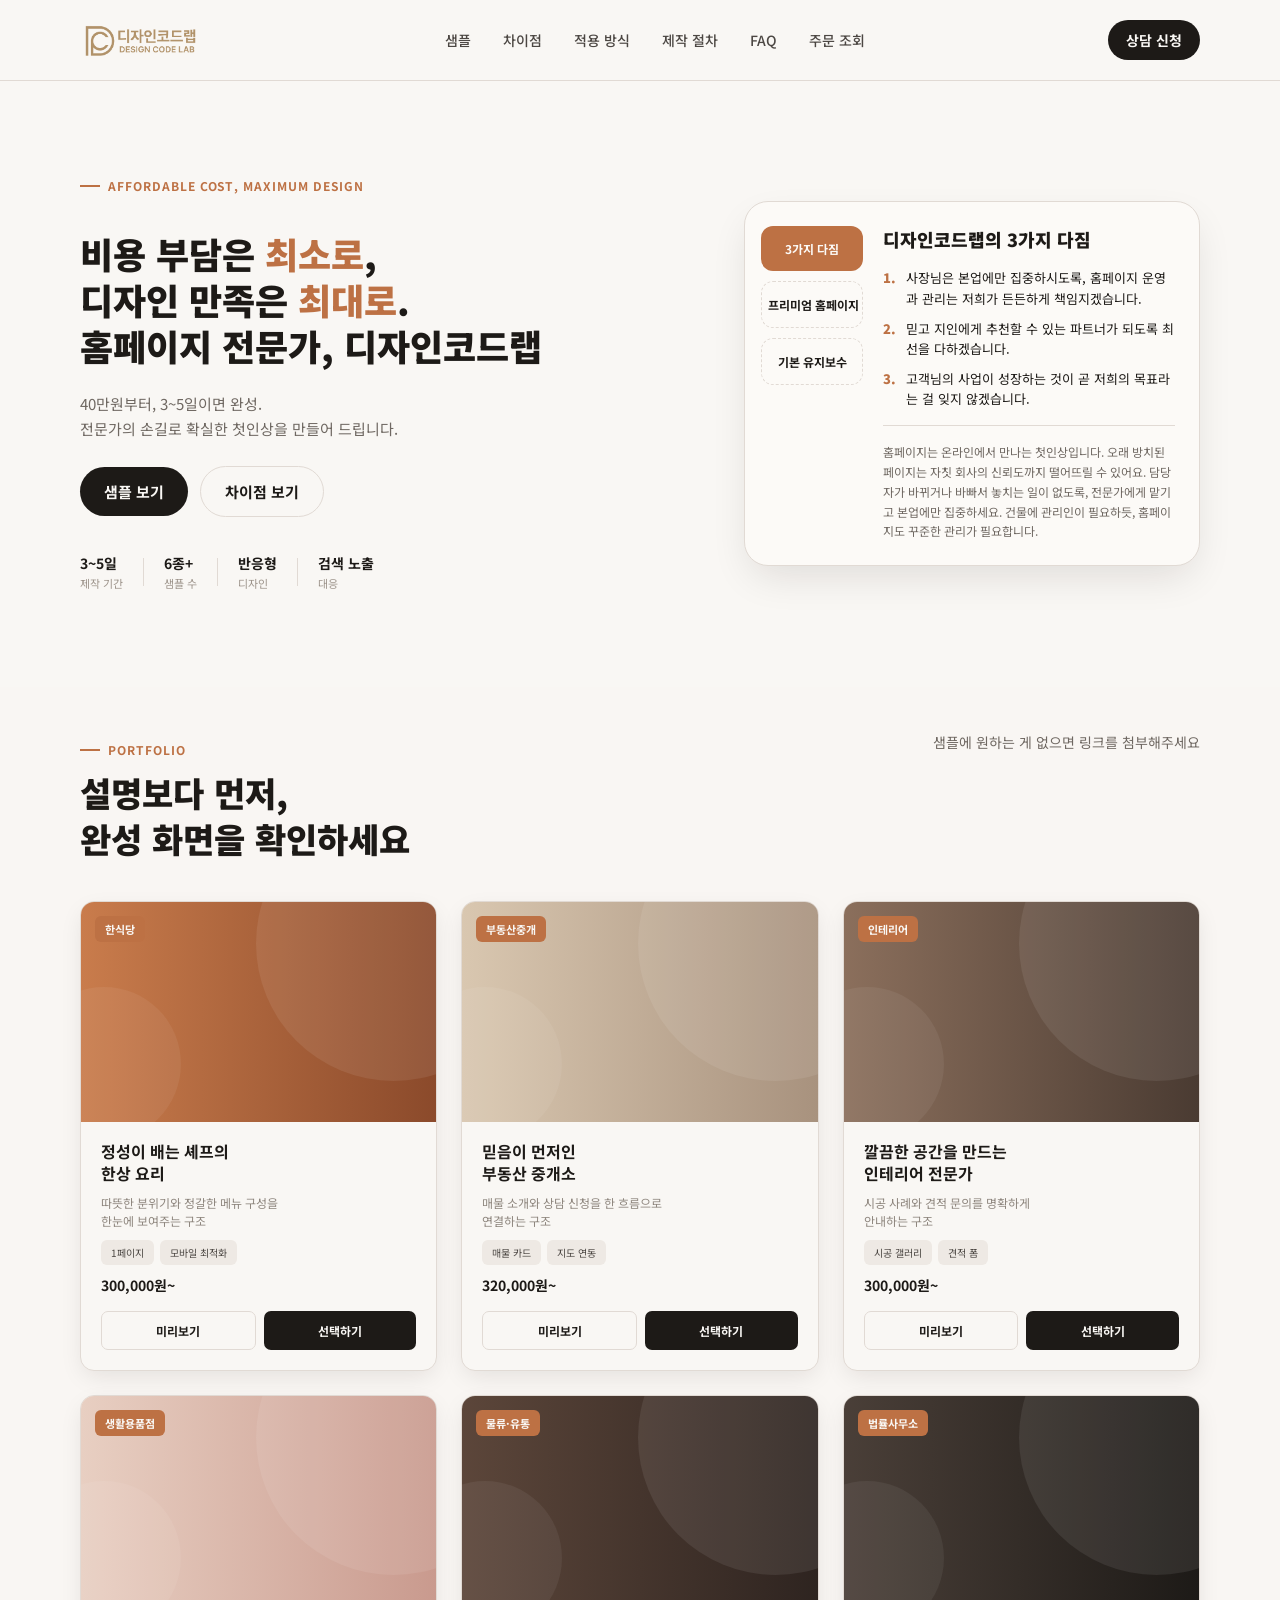
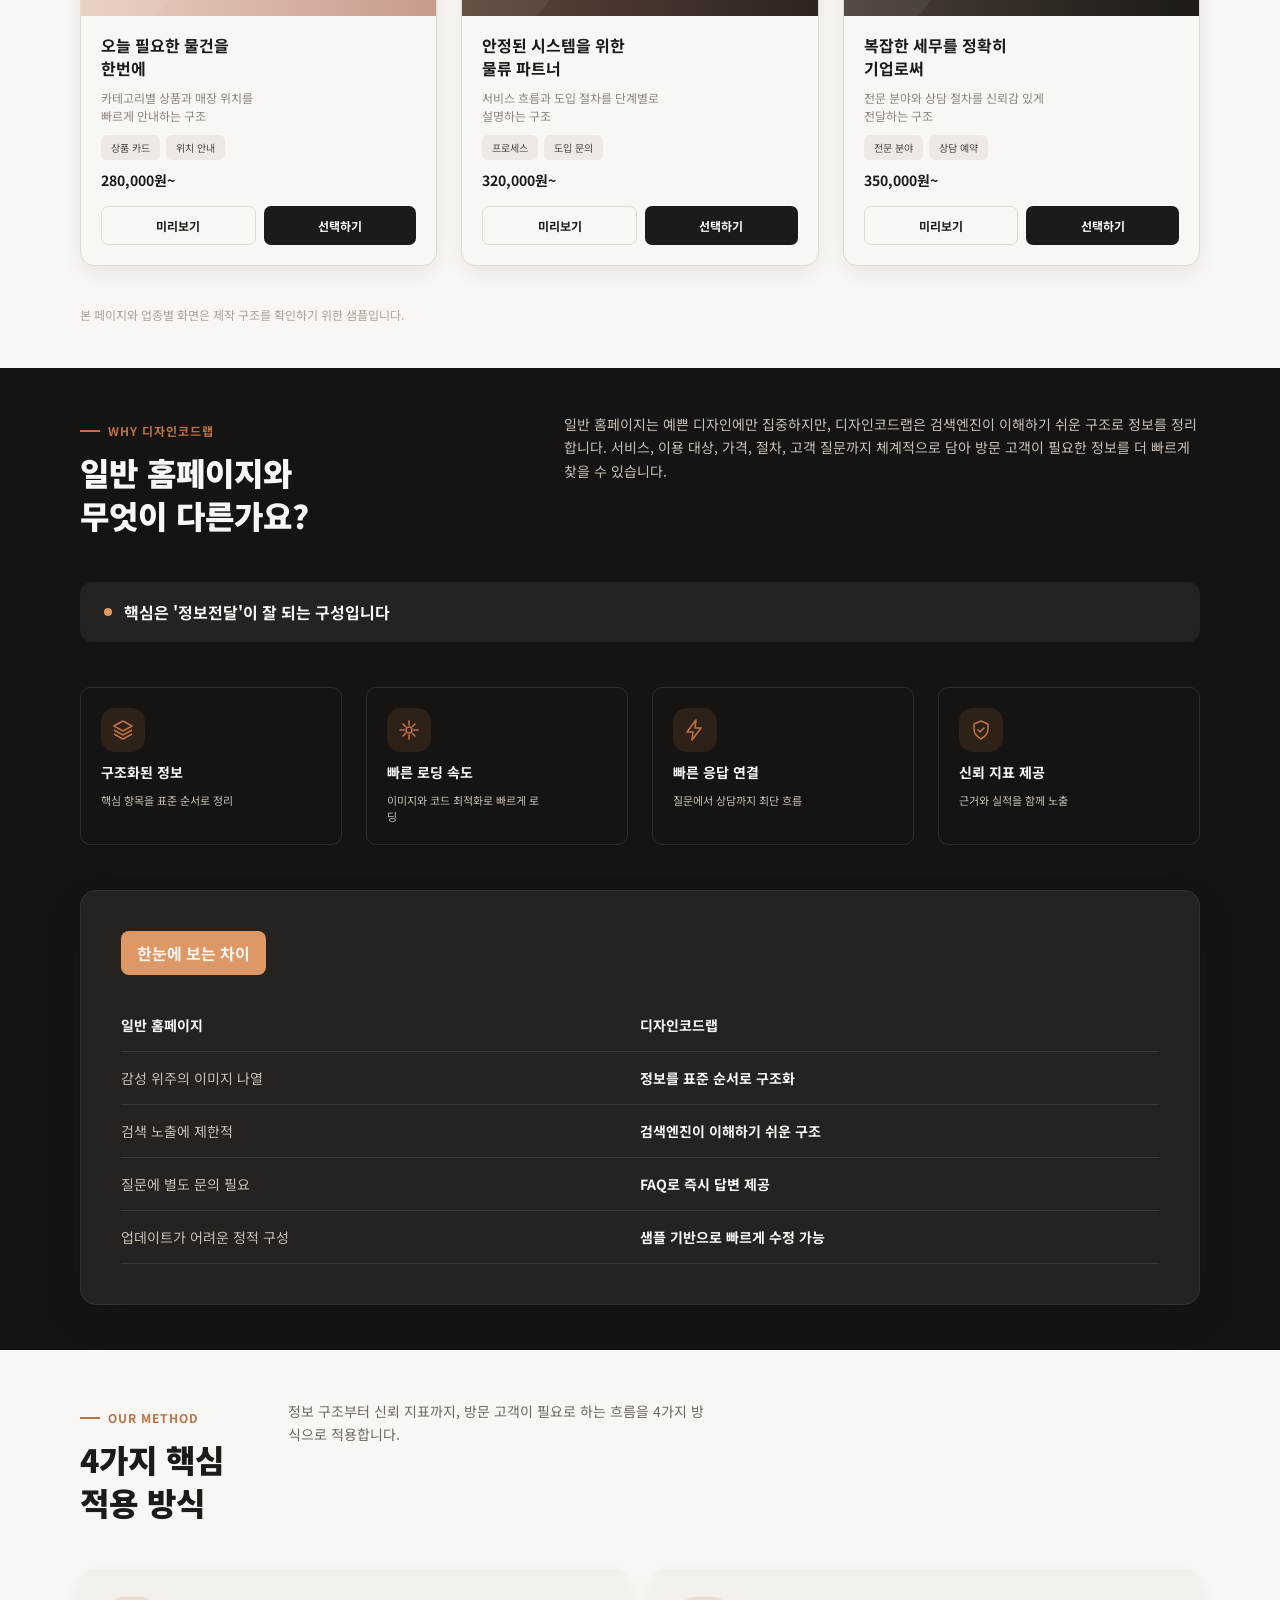
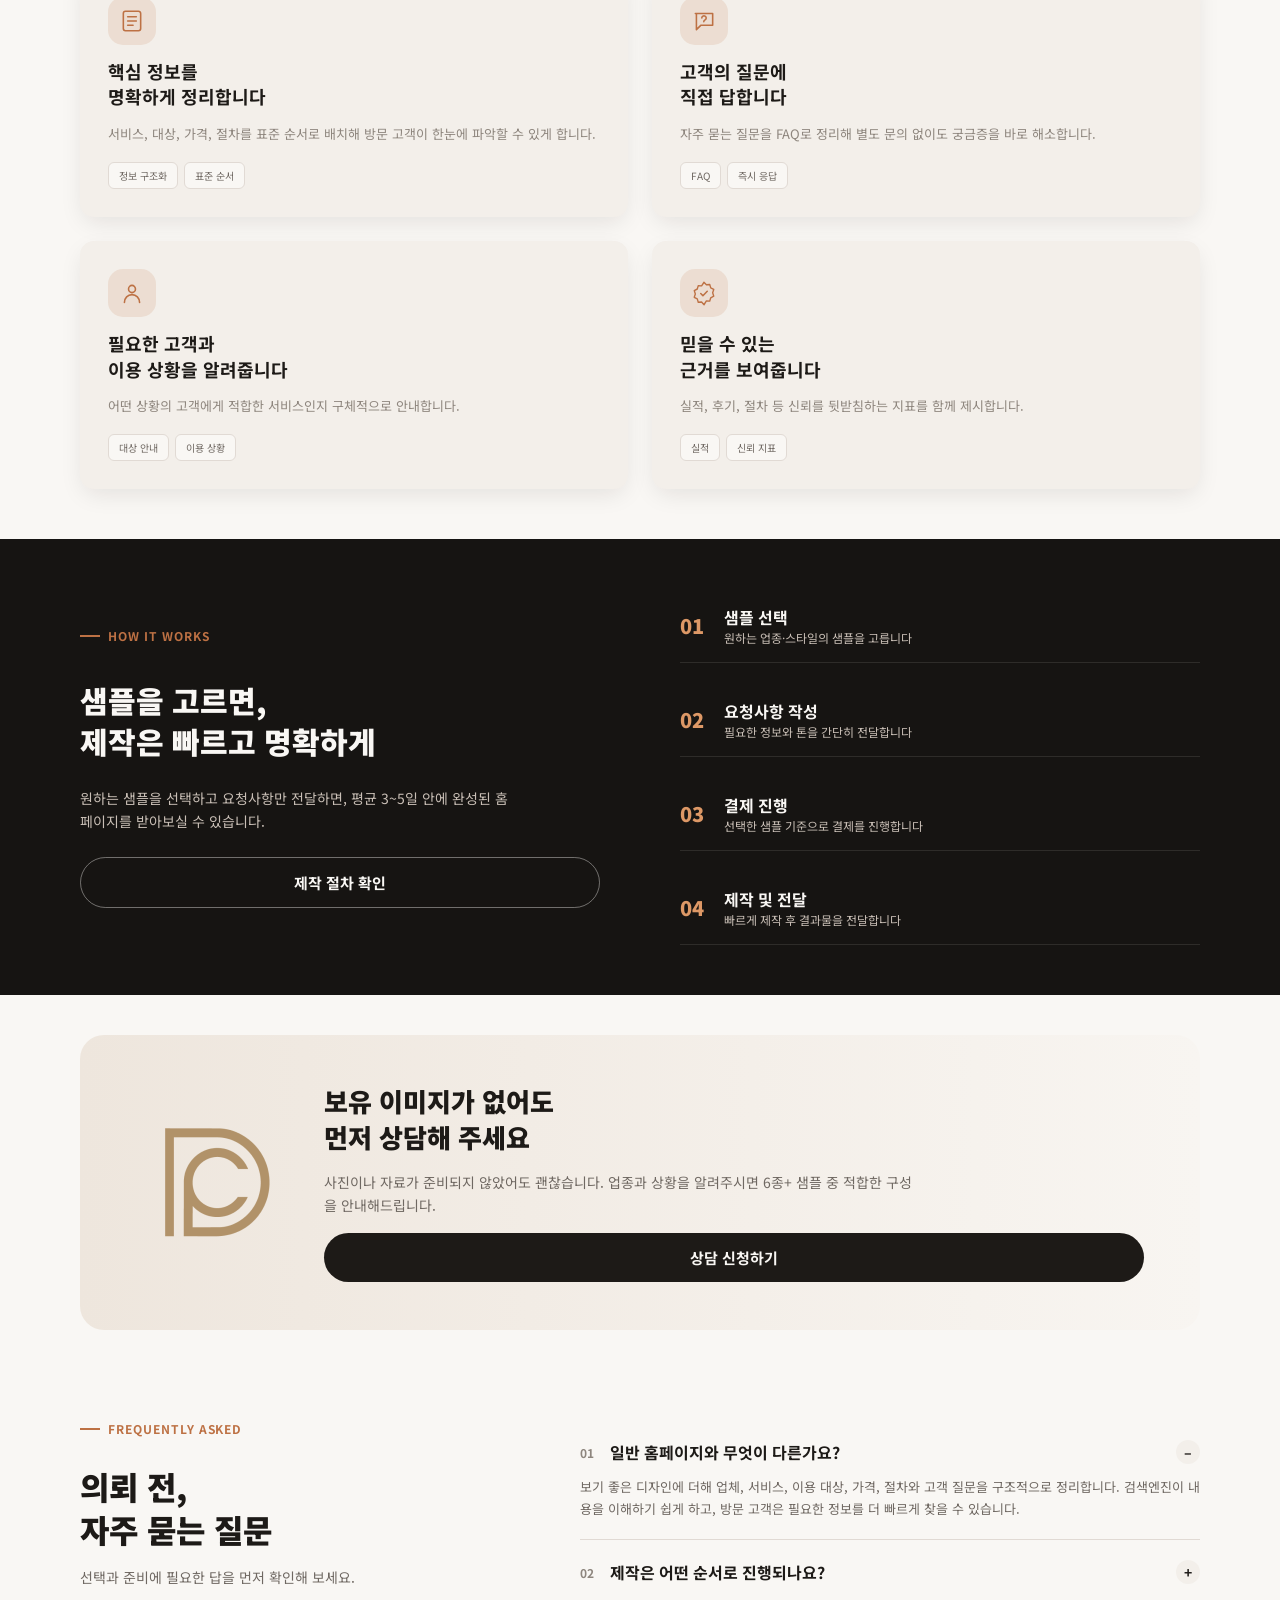
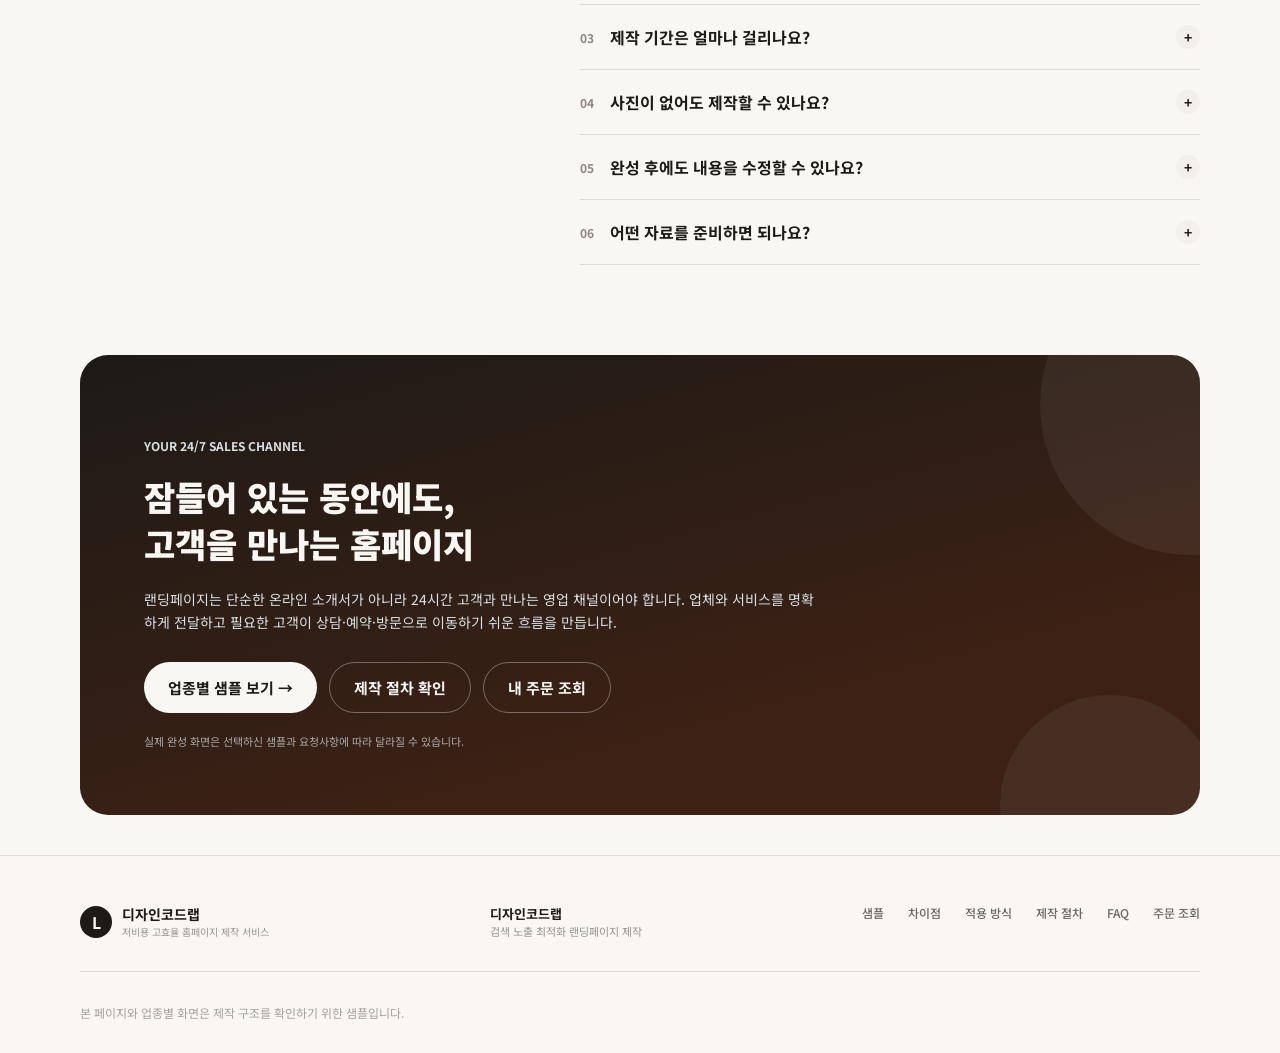
==== commit 0e20fef8: "PC/태블릿/모바일 반응형 전면 적용 - 3단계 브레이크포인트(1024/768/480px) 구성 - 모바일 햄버거 메뉴 추가 (헤더 nav 토글) - 샘플카드/아이콘/방식카드 그리" ====
--- a/index.html
+++ b/index.html
@@ -17,7 +17,7 @@
   <a href="#" class="site-header__logo" aria-label="디자인코드랩 홈으로">
     <img src="assets/img/logo-header.png" alt="디자인코드랩 DESIGN CODE LAB">
   </a>
-  <nav class="site-nav">
+  <nav class="site-nav" id="siteNav">
     <a href="#samples">샘플</a>
     <a href="#differentiation">차이점</a>
     <a href="#method">적용 방식</a>
@@ -25,7 +25,12 @@
     <a href="#faq">FAQ</a>
     <a href="#">주문 조회</a>
   </nav>
-  <a href="#consultation" class="btn btn--primary btn--sm">상담 신청</a>
+  <div class="site-header__actions">
+    <a href="#consultation" class="btn btn--primary btn--sm">상담 신청</a>
+    <button class="nav-toggle" id="navToggle" type="button" aria-label="메뉴 열기" aria-expanded="false" aria-controls="siteNav">
+      <span></span><span></span><span></span>
+    </button>
+  </div>
 </header>
 
 <!-- ==================== HERO ==================== -->
--- a/assets/css/style.css
+++ b/assets/css/style.css
@@ -249,6 +249,44 @@
   color: var(--color-accent);
 }
 
+.site-header__actions {
+  display: flex;
+  align-items: center;
+  gap: 12px;
+}
+
+/* Hamburger toggle (모바일 전용, 기본은 숨김) */
+.nav-toggle {
+  display: none;
+  flex-direction: column;
+  justify-content: center;
+  align-items: center;
+  gap: 5px;
+  width: 32px;
+  height: 32px;
+  flex-shrink: 0;
+}
+
+.nav-toggle span {
+  display: block;
+  width: 100%;
+  height: 2px;
+  background: var(--color-text-primary);
+  transition: transform 0.2s ease, opacity 0.2s ease;
+}
+
+.nav-toggle.is-open span:nth-child(1) {
+  transform: translateY(7px) rotate(45deg);
+}
+
+.nav-toggle.is-open span:nth-child(2) {
+  opacity: 0;
+}
+
+.nav-toggle.is-open span:nth-child(3) {
+  transform: translateY(-7px) rotate(-45deg);
+}
+
 /* ==========================================================================
    HERO
    ========================================================================== */
@@ -1283,13 +1321,13 @@
 }
 
 /* ==========================================================================
-   RESPONSIVE (기본 데스크톱 우선 설계, 저해상도 화면 대비 최소 대응)
+   RESPONSIVE
+   3단계 브레이크포인트: 1024px(태블릿) / 768px(모바일 큰화면, 햄버거 메뉴 전환)
+   / 480px(모바일 작은화면). 데스크톱(기본 스타일)은 Figma 값 그대로 유지.
    ========================================================================== */
-@media (max-width: 1280px) {
-  :root {
-    --container-padding: 40px;
-  }
-
+
+/* -------------------- 1024px: 태블릿 -------------------- */
+@media (max-width: 1024px) {
   .site-header,
   .hero,
   .samples,
@@ -1304,22 +1342,8 @@
     padding-right: 40px;
   }
 
-  .hero {
-    flex-wrap: wrap;
-  }
-
-  .hero__left,
-  .hero__subhead {
-    width: 100%;
-  }
-
-  .card-grid__row,
-  .icon-grid,
-  .method-grid__row,
-  .feature-grid__row {
-    flex-wrap: wrap;
-  }
-
+  /* 두 컬럼 레이아웃 -> 줄바꿈 허용 + 고정폭 해제 */
+  .hero,
   .differentiation__intro,
   .method__intro,
   .process,
@@ -1327,18 +1351,147 @@
     flex-wrap: wrap;
   }
 
+  .hero__left,
+  .hero__subhead,
   .differentiation__title,
   .method__desc,
   .process__left,
   .faq__intro {
     width: 100%;
-  }
-}
-
-@media (max-width: 860px) {
-  .samples__header,
-  .site-footer__top {
+    max-width: 100%;
+  }
+
+  .tab-card {
+    width: 100%;
+  }
+}
+
+/* -------------------- 768px: 모바일 (햄버거 메뉴 전환) -------------------- */
+@media (max-width: 768px) {
+  .site-header,
+  .hero,
+  .samples,
+  .differentiation,
+  .method,
+  .process,
+  .consultation,
+  .faq,
+  .final-cta,
+  .site-footer {
+    padding-left: 20px;
+    padding-right: 20px;
+  }
+
+  /* --- 헤더: 햄버거 메뉴 --- */
+  .nav-toggle {
+    display: inline-flex;
+  }
+
+  .site-header {
+    flex-wrap: wrap;
+  }
+
+  .site-nav {
+    order: 3;
+    flex-basis: 100%;
     flex-direction: column;
+    align-items: stretch;
+    gap: 0;
+    max-height: 0;
+    overflow: hidden;
+    opacity: 0;
+    pointer-events: none;
+    transition: max-height 0.25s ease, opacity 0.2s ease;
+  }
+
+  .site-nav.is-open {
+    max-height: 400px;
+    opacity: 1;
+    pointer-events: auto;
+    margin-top: 16px;
+  }
+
+  .site-nav a {
+    padding: 12px 4px;
+    border-bottom: 1px solid var(--color-border);
+    width: 100%;
+  }
+
+  /* --- 히어로 --- */
+  .hero {
+    padding-top: 48px;
+    padding-bottom: 48px;
+    gap: 32px;
+  }
+
+  .hero__headline {
+    font-size: 28px;
+  }
+
+  .hero__actions {
+    flex-wrap: wrap;
+    width: 100%;
+  }
+
+  .hero__actions .btn {
+    flex: 1 1 auto;
+  }
+
+  .hero__stats {
+    flex-wrap: wrap;
+    row-gap: 12px;
+  }
+
+  .tab-card {
+    flex-direction: column;
+  }
+
+  .tab-card__nav {
+    flex-direction: row;
+    width: 100%;
+    gap: 8px;
+    padding: 16px;
+    overflow-x: auto;
+  }
+
+  .tab-card__nav-btn {
+    width: auto;
+    flex: 0 0 auto;
+    padding: 10px 14px;
+  }
+
+  .tab-card__panels {
+    padding: 8px 16px 24px;
+  }
+
+  .feature-grid__row {
+    flex-direction: column;
+  }
+
+  /* --- 섹션 타이틀 축소 --- */
+  .section-title,
+  .differentiation__title,
+  .method__title,
+  .faq__title {
+    font-size: 26px;
+  }
+
+  .process__title {
+    font-size: 24px;
+  }
+
+  .consultation__title {
+    font-size: 22px;
+  }
+
+  .final-cta__title {
+    font-size: 26px;
+  }
+
+  /* --- 샘플 카드 그리드: 2행 -> 세로 스택 --- */
+  .samples__header {
+    flex-direction: column;
+    align-items: flex-start;
   }
 
   .samples__note {
@@ -1346,16 +1499,126 @@
     text-align: left;
   }
 
+  .card-grid__row {
+    flex-direction: column;
+  }
+
+  /* --- 차별점 아이콘 4개 -> 2열 --- */
+  .icon-grid {
+    flex-wrap: wrap;
+  }
+
+  .icon-card {
+    flex: 1 1 calc(50% - 12px);
+  }
+
+  .compare-card {
+    padding: 24px;
+  }
+
+  /* 비교표: 좌/우 컬럼 -> 위아래 스택 */
+  .compare-table,
+  .compare-table tbody,
+  .compare-table tr {
+    display: block;
+    width: 100%;
+  }
+
+  .compare-table tr {
+    padding: 12px 0;
+  }
+
+  .compare-table td {
+    display: block;
+    width: 100%;
+    padding: 4px 0;
+  }
+
+  /* --- 적용 방식 카드 2열 -> 세로 스택 --- */
+  .method-grid__row {
+    flex-direction: column;
+  }
+
+  /* --- 제작 절차: 좌측 텍스트 위, 스텝 아래 --- */
+  .process {
+    gap: 32px;
+  }
+
+  /* --- 상담 배너 --- */
   .consultation__banner {
     flex-direction: column;
     text-align: center;
+    padding: 32px 24px;
+    gap: 24px;
+  }
+
+  .consultation__logo {
+    width: 96px;
+    height: 96px;
   }
 
   .consultation__content {
     align-items: center;
   }
 
-  .site-nav {
+  /* --- FAQ --- */
+  .faq-item__q {
+    font-size: 15px;
+  }
+
+  /* --- 파이널 CTA --- */
+  .final-cta__banner {
+    min-height: 0;
+  }
+
+  .final-cta__content {
+    padding: 40px 24px;
+  }
+
+  .final-cta__actions {
+    flex-wrap: wrap;
+  }
+
+  /* --- 푸터 --- */
+  .site-footer__top {
+    flex-direction: column;
+    gap: 20px;
+  }
+}
+
+/* -------------------- 480px: 작은 모바일 -------------------- */
+@media (max-width: 480px) {
+  .site-header,
+  .hero,
+  .samples,
+  .differentiation,
+  .method,
+  .process,
+  .consultation,
+  .faq,
+  .final-cta,
+  .site-footer {
+    padding-left: 16px;
+    padding-right: 16px;
+  }
+
+  .hero__headline {
+    font-size: 24px;
+  }
+
+  .hero__stat-divider {
     display: none;
   }
-}
+
+  .icon-card {
+    flex: 1 1 100%;
+  }
+
+  .final-cta__actions .btn {
+    width: 100%;
+  }
+
+  .final-cta__content {
+    padding: 32px 16px;
+  }
+}
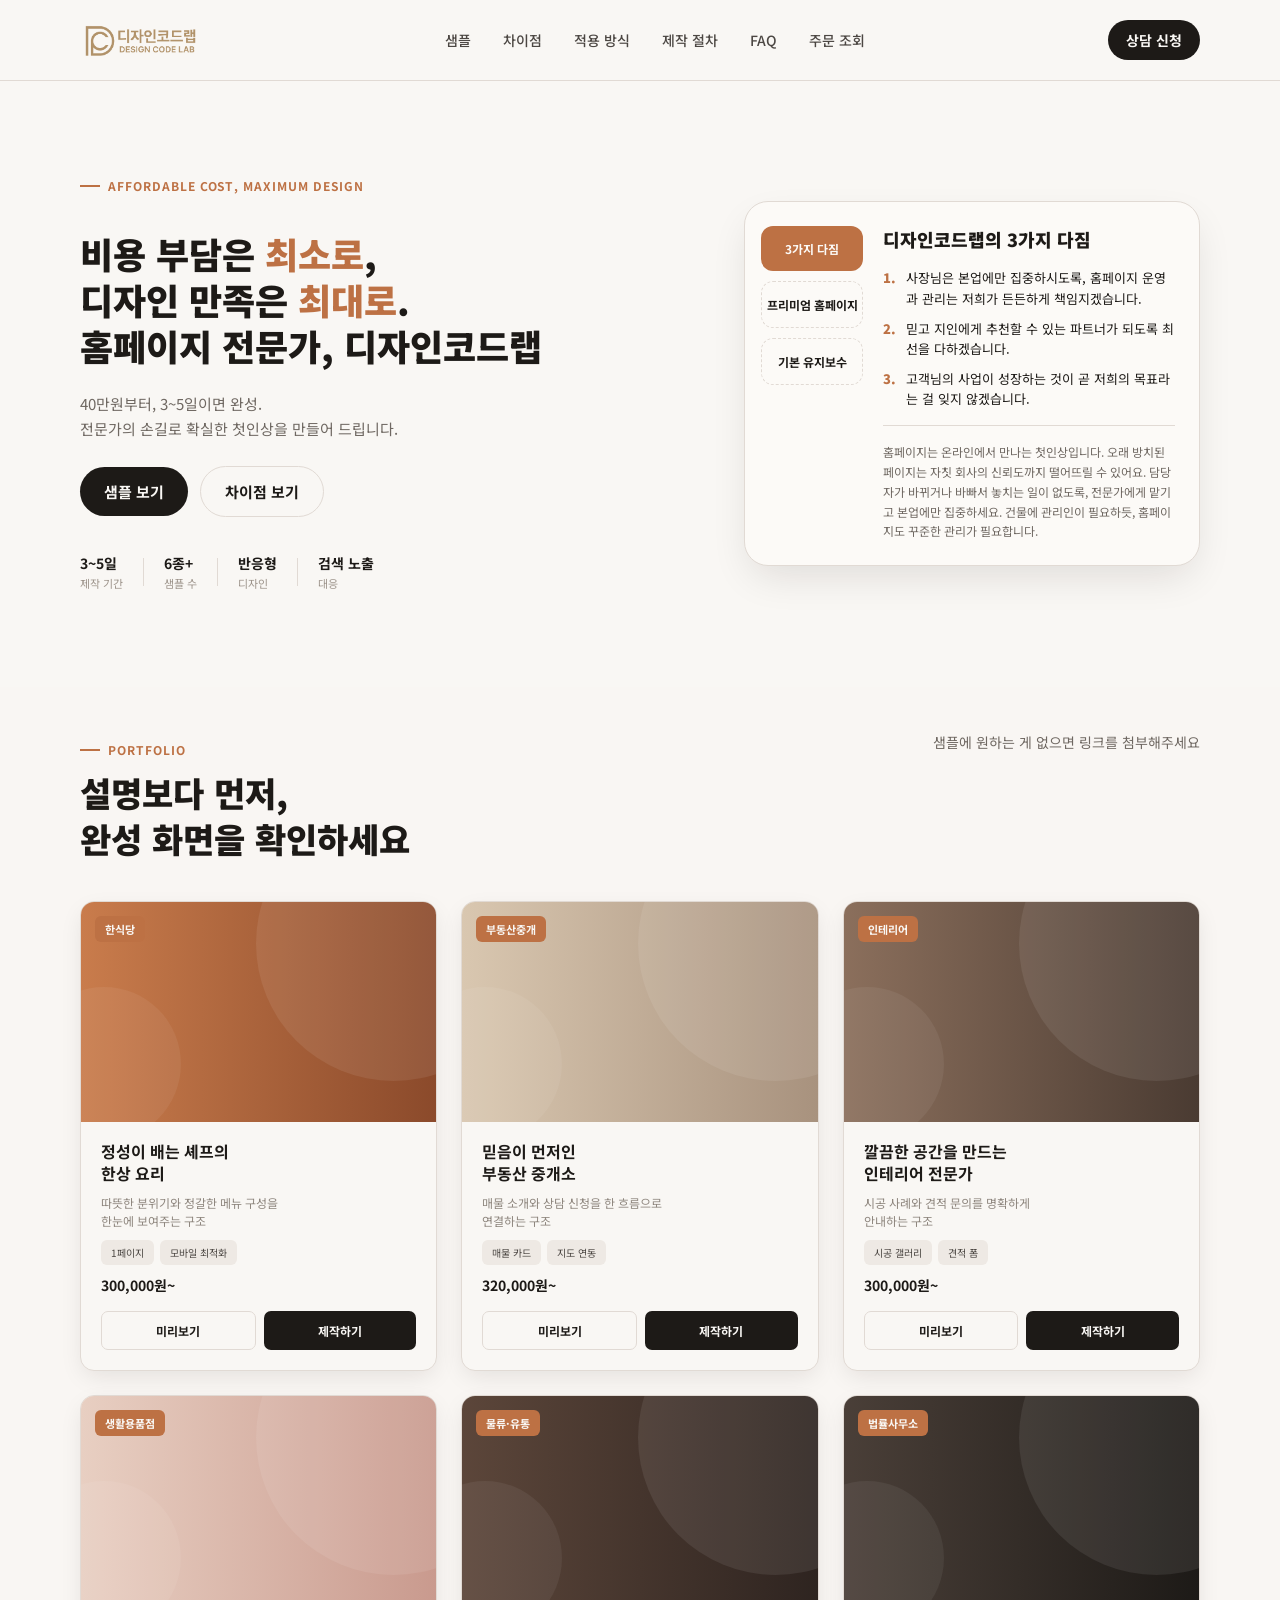
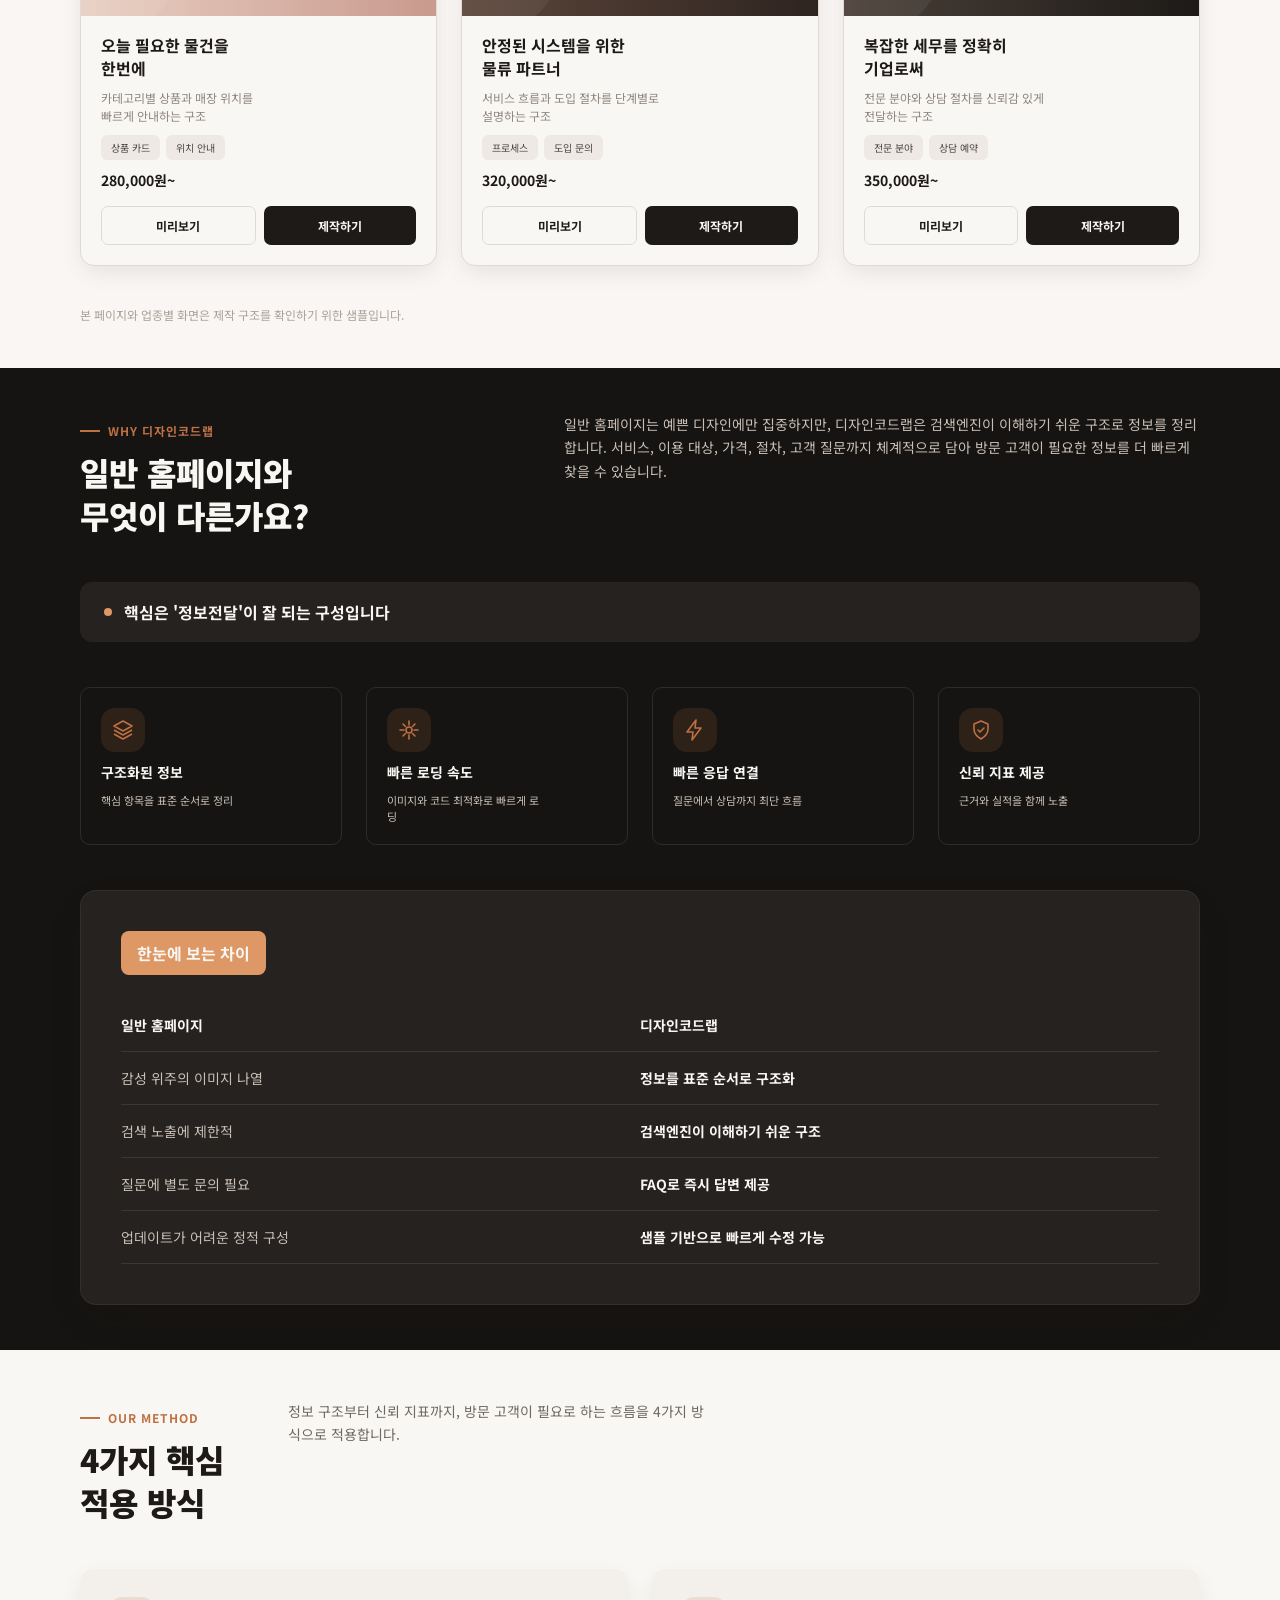
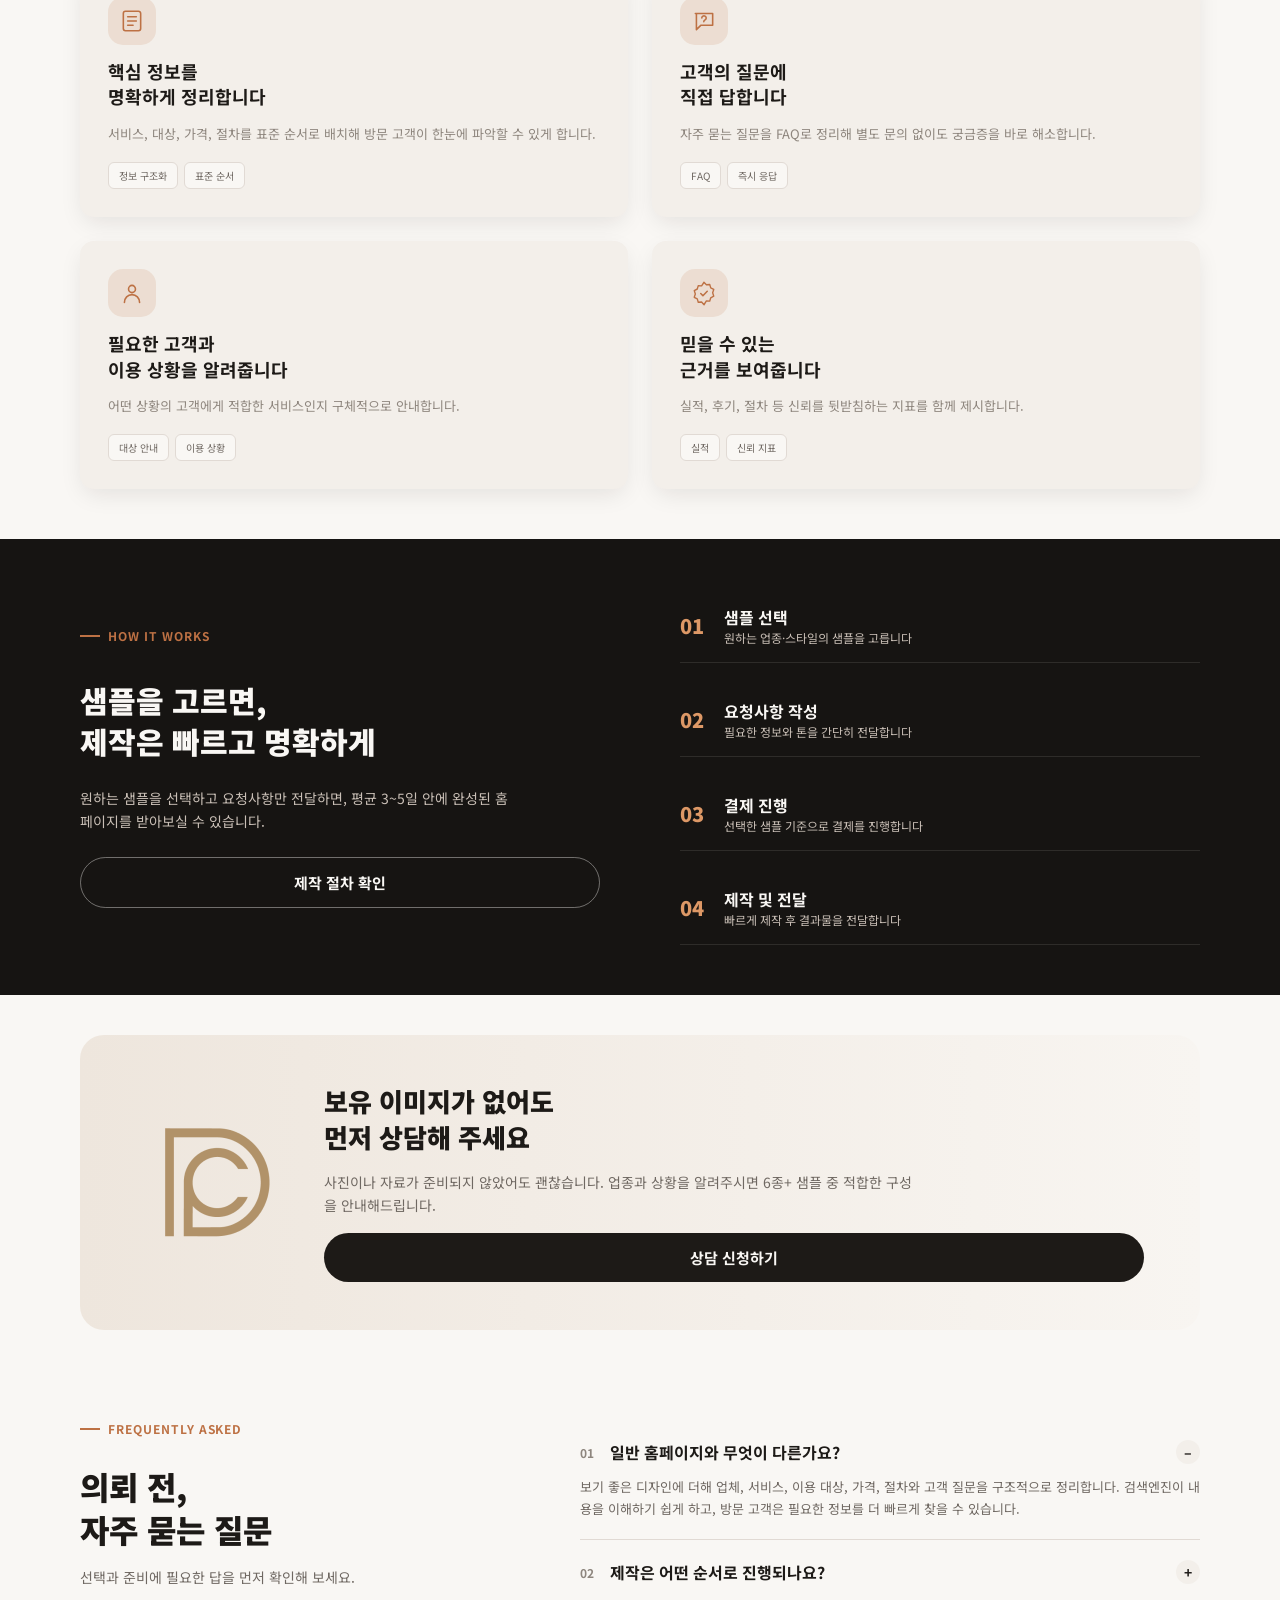
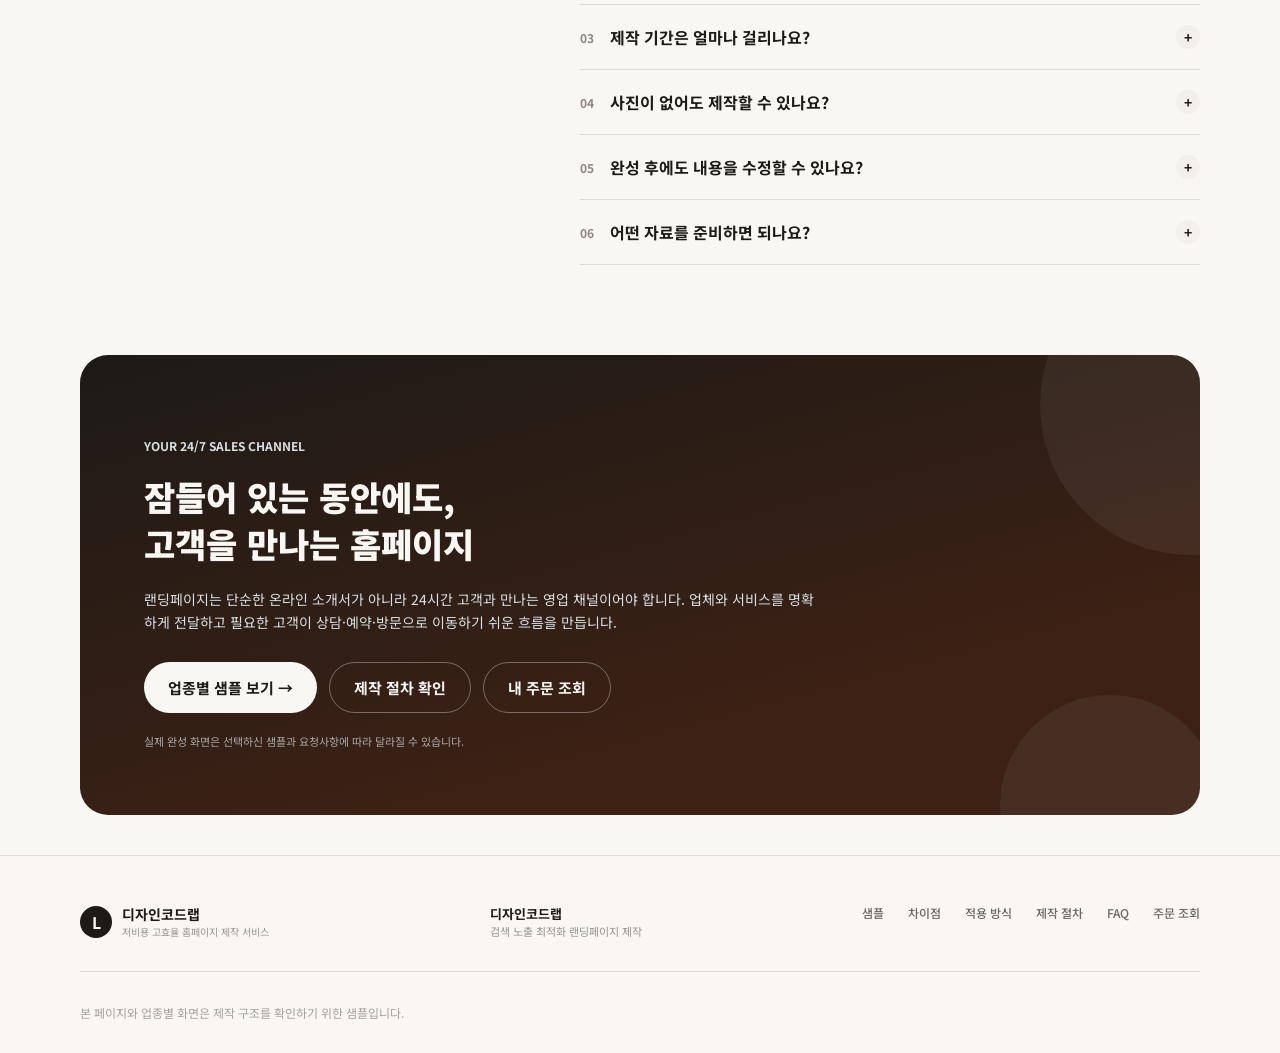
==== commit 056a3713: "샘플 카드 CTA 개편, 미리보기 팝업, 주문 조회 페이지 추가 - 샘플 카드 6개: "선택하기" -> "제작하기"로 변경, 네이버 스마트스토어   구매 링크(smartstore." ====
--- a/index.html
+++ b/index.html
@@ -23,7 +23,7 @@
     <a href="#method">적용 방식</a>
     <a href="#process">제작 절차</a>
     <a href="#faq">FAQ</a>
-    <a href="#">주문 조회</a>
+    <a href="order.html">주문 조회</a>
   </nav>
   <div class="site-header__actions">
     <a href="#consultation" class="btn btn--primary btn--sm">상담 신청</a>
@@ -205,8 +205,8 @@
           </div>
           <p class="sample-card__price">300,000원~</p>
           <div class="sample-card__actions">
-            <a href="#" class="btn btn--outline">미리보기</a>
-            <a href="#" class="btn btn--primary">선택하기</a>
+            <a href="#" class="btn btn--outline js-preview" data-preview-key="restaurant" data-preview-title="정성이 배는 셰프의 한상 요리" data-preview-tag="한식당">미리보기</a>
+            <a href="https://smartstore.naver.com/designcodelab/products/13725448695" target="_blank" rel="noopener" class="btn btn--primary">제작하기</a>
           </div>
         </div>
       </article>
@@ -224,8 +224,8 @@
           </div>
           <p class="sample-card__price">320,000원~</p>
           <div class="sample-card__actions">
-            <a href="#" class="btn btn--outline">미리보기</a>
-            <a href="#" class="btn btn--primary">선택하기</a>
+            <a href="#" class="btn btn--outline js-preview" data-preview-key="realestate" data-preview-title="믿음이 먼저인 부동산 중개소" data-preview-tag="부동산중개">미리보기</a>
+            <a href="https://smartstore.naver.com/designcodelab/products/13725448695" target="_blank" rel="noopener" class="btn btn--primary">제작하기</a>
           </div>
         </div>
       </article>
@@ -243,8 +243,8 @@
           </div>
           <p class="sample-card__price">300,000원~</p>
           <div class="sample-card__actions">
-            <a href="#" class="btn btn--outline">미리보기</a>
-            <a href="#" class="btn btn--primary">선택하기</a>
+            <a href="https://yeinbuild.store" target="_blank" rel="noopener" class="btn btn--outline">미리보기</a>
+            <a href="https://smartstore.naver.com/designcodelab/products/13725448695" target="_blank" rel="noopener" class="btn btn--primary">제작하기</a>
           </div>
         </div>
       </article>
@@ -266,8 +266,8 @@
           </div>
           <p class="sample-card__price">280,000원~</p>
           <div class="sample-card__actions">
-            <a href="#" class="btn btn--outline">미리보기</a>
-            <a href="#" class="btn btn--primary">선택하기</a>
+            <a href="#" class="btn btn--outline js-preview" data-preview-key="goods" data-preview-title="오늘 필요한 물건을 한번에" data-preview-tag="생활용품점">미리보기</a>
+            <a href="https://smartstore.naver.com/designcodelab/products/13725448695" target="_blank" rel="noopener" class="btn btn--primary">제작하기</a>
           </div>
         </div>
       </article>
@@ -285,8 +285,8 @@
           </div>
           <p class="sample-card__price">320,000원~</p>
           <div class="sample-card__actions">
-            <a href="#" class="btn btn--outline">미리보기</a>
-            <a href="#" class="btn btn--primary">선택하기</a>
+            <a href="#" class="btn btn--outline js-preview" data-preview-key="logistics" data-preview-title="안정된 시스템을 위한 물류 파트너" data-preview-tag="물류·유통">미리보기</a>
+            <a href="https://smartstore.naver.com/designcodelab/products/13725448695" target="_blank" rel="noopener" class="btn btn--primary">제작하기</a>
           </div>
         </div>
       </article>
@@ -304,8 +304,8 @@
           </div>
           <p class="sample-card__price">350,000원~</p>
           <div class="sample-card__actions">
-            <a href="#" class="btn btn--outline">미리보기</a>
-            <a href="#" class="btn btn--primary">선택하기</a>
+            <a href="#" class="btn btn--outline js-preview" data-preview-key="law" data-preview-title="복잡한 세무를 정확히 기업로써" data-preview-tag="법률사무소">미리보기</a>
+            <a href="https://smartstore.naver.com/designcodelab/products/13725448695" target="_blank" rel="noopener" class="btn btn--primary">제작하기</a>
           </div>
         </div>
       </article>
@@ -604,7 +604,7 @@
       <div class="final-cta__actions">
         <a href="#samples" class="btn btn--light">업종별 샘플 보기 →</a>
         <a href="#process" class="btn btn--ghost-light">제작 절차 확인</a>
-        <a href="#" class="btn btn--ghost-light">내 주문 조회</a>
+        <a href="order.html" class="btn btn--ghost-light">내 주문 조회</a>
       </div>
       <p class="final-cta__disclaimer">실제 완성 화면은 선택하신 샘플과 요청사항에 따라 달라질 수 있습니다.</p>
     </div>
@@ -631,13 +631,29 @@
       <a href="#method">적용 방식</a>
       <a href="#process">제작 절차</a>
       <a href="#faq">FAQ</a>
-      <a href="#">주문 조회</a>
+      <a href="order.html">주문 조회</a>
     </nav>
   </div>
   <div class="site-footer__divider"></div>
   <p class="site-footer__bottom">본 페이지와 업종별 화면은 제작 구조를 확인하기 위한 샘플입니다.</p>
 </footer>
 
+<!-- ==================== 미리보기 팝업 (레퍼런스 페이지 준비 전 임시 화면) ==================== -->
+<div class="preview-modal" id="previewModal" aria-hidden="true">
+  <div class="preview-modal__overlay" data-modal-close></div>
+  <div class="preview-modal__dialog" role="dialog" aria-modal="true" aria-labelledby="previewModalTitle" tabindex="-1">
+    <button class="preview-modal__close" type="button" data-modal-close aria-label="닫기">&times;</button>
+    <div class="preview-modal__image" id="previewModalImage">
+      <span class="preview-modal__tag" id="previewModalTag"></span>
+    </div>
+    <div class="preview-modal__body">
+      <h3 class="preview-modal__title" id="previewModalTitle"></h3>
+      <p class="preview-modal__note">실제 미리보기 페이지는 준비 중입니다. 선택하신 샘플과 같은 스타일·구조로 제작해드립니다.</p>
+      <a href="https://smartstore.naver.com/designcodelab/products/13725448695" target="_blank" rel="noopener" class="btn btn--primary">제작하기</a>
+    </div>
+  </div>
+</div>
+
 <script src="assets/js/main.js"></script>
 </body>
 </html>
--- a/assets/css/style.css
+++ b/assets/css/style.css
@@ -57,7 +57,10 @@
 
   /* Layout */
   --container-max: 1440px;
+  --content-max: 1280px;
   --container-padding: 80px;
+  /* 뷰포트가 1440px보다 넓어지면 콘텐츠는 1280px에서 멈추고 좌우 여백만 늘어남 */
+  --side-pad: max(80px, calc((100% - var(--content-max)) / 2));
 }
 
 /* --------------------------------------------------------------------------
@@ -219,7 +222,7 @@
   display: flex;
   align-items: center;
   justify-content: space-between;
-  padding: 20px 80px;
+  padding: 20px var(--side-pad);
   background: var(--color-bg);
   border-bottom: 1px solid var(--color-border);
   position: sticky;
@@ -294,7 +297,7 @@
   display: flex;
   gap: 64px;
   align-items: center;
-  padding: 96px 80px;
+  padding: 96px var(--side-pad);
   background: var(--color-bg);
 }
 
@@ -391,13 +394,15 @@
 
 .tab-card__nav-btn {
   width: 100%;
-  padding: 14px 6px;
+  padding: 14px 3px;
   border-radius: 12px;
   border: 1px dashed var(--color-border);
   font-weight: 700;
   font-size: 12px;
   text-align: center;
   white-space: nowrap;
+  overflow: hidden;
+  text-overflow: ellipsis;
   color: var(--color-text-primary);
   background: transparent;
   transition: background-color 0.15s ease, border-color 0.15s ease, color 0.15s ease;
@@ -533,7 +538,7 @@
    SAMPLES SECTION
    ========================================================================== */
 .samples {
-  padding: 45px 80px;
+  padding: 45px var(--side-pad);
   background: var(--color-bg-alt);
   display: flex;
   flex-direction: column;
@@ -691,7 +696,7 @@
    DIFFERENTIATION SECTION (dark)
    ========================================================================== */
 .differentiation {
-  padding: 45px 80px;
+  padding: 45px var(--side-pad);
   background: var(--color-dark-bg);
   display: flex;
   flex-direction: column;
@@ -840,7 +845,7 @@
    APPLICATION METHOD SECTION
    ========================================================================== */
 .method {
-  padding: 50px 80px;
+  padding: 50px var(--side-pad);
   background: var(--color-bg);
   display: flex;
   flex-direction: column;
@@ -931,7 +936,7 @@
    PROCESS SECTION (dark)
    ========================================================================== */
 .process {
-  padding: 50px 80px;
+  padding: 50px var(--side-pad);
   background: var(--color-dark-bg);
   display: flex;
   gap: 80px;
@@ -1001,7 +1006,7 @@
    CONSULTATION SECTION
    ========================================================================== */
 .consultation {
-  padding: 40px 80px;
+  padding: 40px var(--side-pad);
   background: var(--color-bg);
 }
 
@@ -1048,7 +1053,7 @@
    FAQ SECTION
    ========================================================================== */
 .faq {
-  padding: 50px 80px;
+  padding: 50px var(--side-pad);
   background: var(--color-bg);
   display: flex;
   gap: 80px;
@@ -1151,7 +1156,7 @@
    FINAL CTA
    ========================================================================== */
 .final-cta {
-  padding: 40px 80px;
+  padding: 40px var(--side-pad);
   background: var(--color-bg);
 }
 
@@ -1235,7 +1240,7 @@
    FOOTER
    ========================================================================== */
 .site-footer {
-  padding: 48px 80px 32px;
+  padding: 48px var(--side-pad) 32px;
   background: var(--color-bg-alt);
   border-top: 1px solid var(--color-border);
   display: flex;
@@ -1318,6 +1323,319 @@
   font-weight: 400;
   font-size: 12px;
   color: var(--color-text-lightest);
+}
+
+/* ==========================================================================
+   미리보기 팝업 (Preview Modal)
+   ========================================================================== */
+.preview-modal {
+  position: fixed;
+  inset: 0;
+  z-index: 1000;
+  display: flex;
+  align-items: center;
+  justify-content: center;
+  padding: 24px;
+  visibility: hidden;
+  opacity: 0;
+  transition: opacity 0.2s ease, visibility 0.2s ease;
+}
+
+.preview-modal.is-open {
+  visibility: visible;
+  opacity: 1;
+}
+
+.preview-modal__overlay {
+  position: absolute;
+  inset: 0;
+  background: rgba(29, 26, 23, 0.6);
+}
+
+.preview-modal__dialog {
+  position: relative;
+  width: 100%;
+  max-width: 460px;
+  max-height: 90vh;
+  overflow-y: auto;
+  background: var(--color-bg);
+  border-radius: 20px;
+  box-shadow: var(--shadow-hero-card);
+  transform: translateY(12px);
+  transition: transform 0.2s ease;
+}
+
+.preview-modal.is-open .preview-modal__dialog {
+  transform: translateY(0);
+}
+
+.preview-modal__close {
+  position: absolute;
+  top: 12px;
+  right: 12px;
+  z-index: 2;
+  width: 32px;
+  height: 32px;
+  border-radius: 50%;
+  background: rgba(249, 247, 244, 0.9);
+  display: flex;
+  align-items: center;
+  justify-content: center;
+  font-size: 20px;
+  line-height: 1;
+  color: var(--color-text-primary);
+}
+
+.preview-modal__image {
+  position: relative;
+  height: 200px;
+  padding: 14px;
+  overflow: hidden;
+}
+
+.preview-modal__image.restaurant  { background: linear-gradient(90deg, #c97c4c, #8b4a2b); }
+.preview-modal__image.realestate  { background: linear-gradient(90deg, #d9c7b0, #a8927e); }
+.preview-modal__image.interior    { background: linear-gradient(90deg, #8b6f5c, #4a3b32); }
+.preview-modal__image.goods       { background: linear-gradient(90deg, #e8cfc2, #c99a8e); }
+.preview-modal__image.logistics   { background: linear-gradient(90deg, #5c463a, #2e2420); }
+.preview-modal__image.law         { background: linear-gradient(90deg, #4a3f38, #1d1a17); }
+
+.preview-modal__tag {
+  display: inline-flex;
+  padding: 5px 10px;
+  border-radius: var(--radius-xs);
+  background: var(--color-accent);
+  color: var(--color-bg);
+  font-weight: 700;
+  font-size: 11px;
+}
+
+.preview-modal__body {
+  display: flex;
+  flex-direction: column;
+  gap: 14px;
+  padding: 24px;
+}
+
+.preview-modal__title {
+  font-weight: 900;
+  font-size: 20px;
+  line-height: 1.35;
+  color: var(--color-text-primary);
+}
+
+.preview-modal__note {
+  font-size: 13px;
+  line-height: 1.6;
+  color: var(--color-text-secondary);
+}
+
+.preview-modal__body .btn {
+  align-self: flex-start;
+}
+
+/* ==========================================================================
+   주문 조회 페이지 (order.html)
+   ========================================================================== */
+.order-lookup {
+  padding: 64px var(--side-pad) 96px;
+  background: var(--color-bg);
+  min-height: 60vh;
+}
+
+.order-lookup__intro {
+  text-align: center;
+  max-width: 560px;
+  margin: 0 auto 40px;
+  display: flex;
+  flex-direction: column;
+  align-items: center;
+  gap: 12px;
+}
+
+.order-lookup__title {
+  font-weight: 900;
+  font-size: 32px;
+  color: var(--color-text-primary);
+}
+
+.order-lookup__desc {
+  font-size: 14px;
+  line-height: 1.65;
+  color: var(--color-text-secondary);
+}
+
+.order-login {
+  max-width: 420px;
+  margin: 0 auto;
+  padding: 40px;
+  background: var(--color-bg-card);
+  border: 1px solid var(--color-border);
+  border-radius: var(--radius-lg);
+  box-shadow: var(--shadow-hero-card);
+  display: flex;
+  flex-direction: column;
+  gap: 20px;
+}
+
+.order-login__form {
+  display: flex;
+  flex-direction: column;
+  gap: 16px;
+}
+
+.order-login__field {
+  display: flex;
+  flex-direction: column;
+  gap: 8px;
+  font-size: 13px;
+  font-weight: 700;
+  color: var(--color-text-primary);
+}
+
+.order-login__field input {
+  font-family: inherit;
+  font-size: 14px;
+  font-weight: 400;
+  padding: 13px 16px;
+  border-radius: 10px;
+  border: 1px solid var(--color-border);
+  background: var(--color-bg);
+  color: var(--color-text-primary);
+  outline: none;
+  transition: border-color 0.15s ease;
+}
+
+.order-login__field input:focus {
+  border-color: var(--color-accent);
+}
+
+.order-login__submit {
+  width: 100%;
+  margin-top: 4px;
+}
+
+.order-login__note {
+  font-size: 12px;
+  line-height: 1.6;
+  color: var(--color-text-lightest);
+  text-align: center;
+}
+
+/* 조회 결과(목업) */
+.order-status {
+  max-width: 720px;
+  margin: 56px auto 0;
+  padding: 40px;
+  background: var(--color-bg-soft);
+  border-radius: var(--radius-lg);
+  display: flex;
+  flex-direction: column;
+  gap: 40px;
+}
+
+.order-status__head {
+  display: flex;
+  gap: 40px;
+  flex-wrap: wrap;
+}
+
+.order-status__label {
+  font-size: 12px;
+  color: var(--color-text-muted);
+  margin-bottom: 4px;
+}
+
+.order-status__value {
+  font-size: 15px;
+  font-weight: 700;
+  color: var(--color-text-primary);
+}
+
+.order-status__note {
+  font-size: 13px;
+  color: var(--color-text-secondary);
+  text-align: center;
+}
+
+.order-status__note strong {
+  color: var(--color-accent);
+}
+
+/* 상태 트래커 (5단계) */
+.status-tracker {
+  position: relative;
+  padding: 10px 0;
+}
+
+.status-tracker__track {
+  position: absolute;
+  top: 29px;
+  left: 19px;
+  right: 19px;
+  height: 2px;
+  background: var(--color-border);
+}
+
+.status-tracker__track-fill {
+  height: 100%;
+  background: var(--color-accent);
+  transition: width 0.3s ease;
+}
+
+.status-tracker__steps {
+  position: relative;
+  display: flex;
+  justify-content: space-between;
+}
+
+.status-tracker__step {
+  display: flex;
+  flex-direction: column;
+  align-items: center;
+  gap: 10px;
+  flex: 1;
+  min-width: 0;
+}
+
+.status-tracker__dot {
+  width: 38px;
+  height: 38px;
+  flex-shrink: 0;
+  border-radius: 50%;
+  display: flex;
+  align-items: center;
+  justify-content: center;
+  font-weight: 700;
+  font-size: 14px;
+  background: var(--color-bg);
+  border: 2px solid var(--color-border);
+  color: var(--color-text-faint);
+}
+
+.status-tracker__step.is-done .status-tracker__dot {
+  background: var(--color-accent);
+  border-color: var(--color-accent);
+  color: var(--color-bg);
+}
+
+.status-tracker__step.is-current .status-tracker__dot {
+  background: var(--color-bg);
+  border-color: var(--color-accent);
+  color: var(--color-accent);
+  box-shadow: 0 0 0 4px var(--color-accent-soft);
+}
+
+.status-tracker__label {
+  font-size: 12px;
+  font-weight: 700;
+  color: var(--color-text-faint);
+  text-align: center;
+}
+
+.status-tracker__step.is-done .status-tracker__label,
+.status-tracker__step.is-current .status-tracker__label {
+  color: var(--color-text-primary);
 }
 
 /* ==========================================================================
@@ -1559,6 +1877,7 @@
 
   .consultation__content {
     align-items: center;
+    width: 100%;
   }
 
   /* --- FAQ --- */
@@ -1583,6 +1902,44 @@
   .site-footer__top {
     flex-direction: column;
     gap: 20px;
+  }
+
+  /* --- 주문 조회 페이지 --- */
+  .order-lookup {
+    padding: 40px 20px 64px;
+  }
+
+  .order-lookup__title {
+    font-size: 26px;
+  }
+
+  .order-login {
+    padding: 28px 24px;
+  }
+
+  .order-status {
+    padding: 24px;
+    gap: 28px;
+  }
+
+  .order-status__head {
+    gap: 20px;
+  }
+
+  .status-tracker__dot {
+    width: 30px;
+    height: 30px;
+    font-size: 12px;
+  }
+
+  .status-tracker__track {
+    top: 25px;
+    left: 15px;
+    right: 15px;
+  }
+
+  .status-tracker__label {
+    font-size: 10px;
   }
 }
 
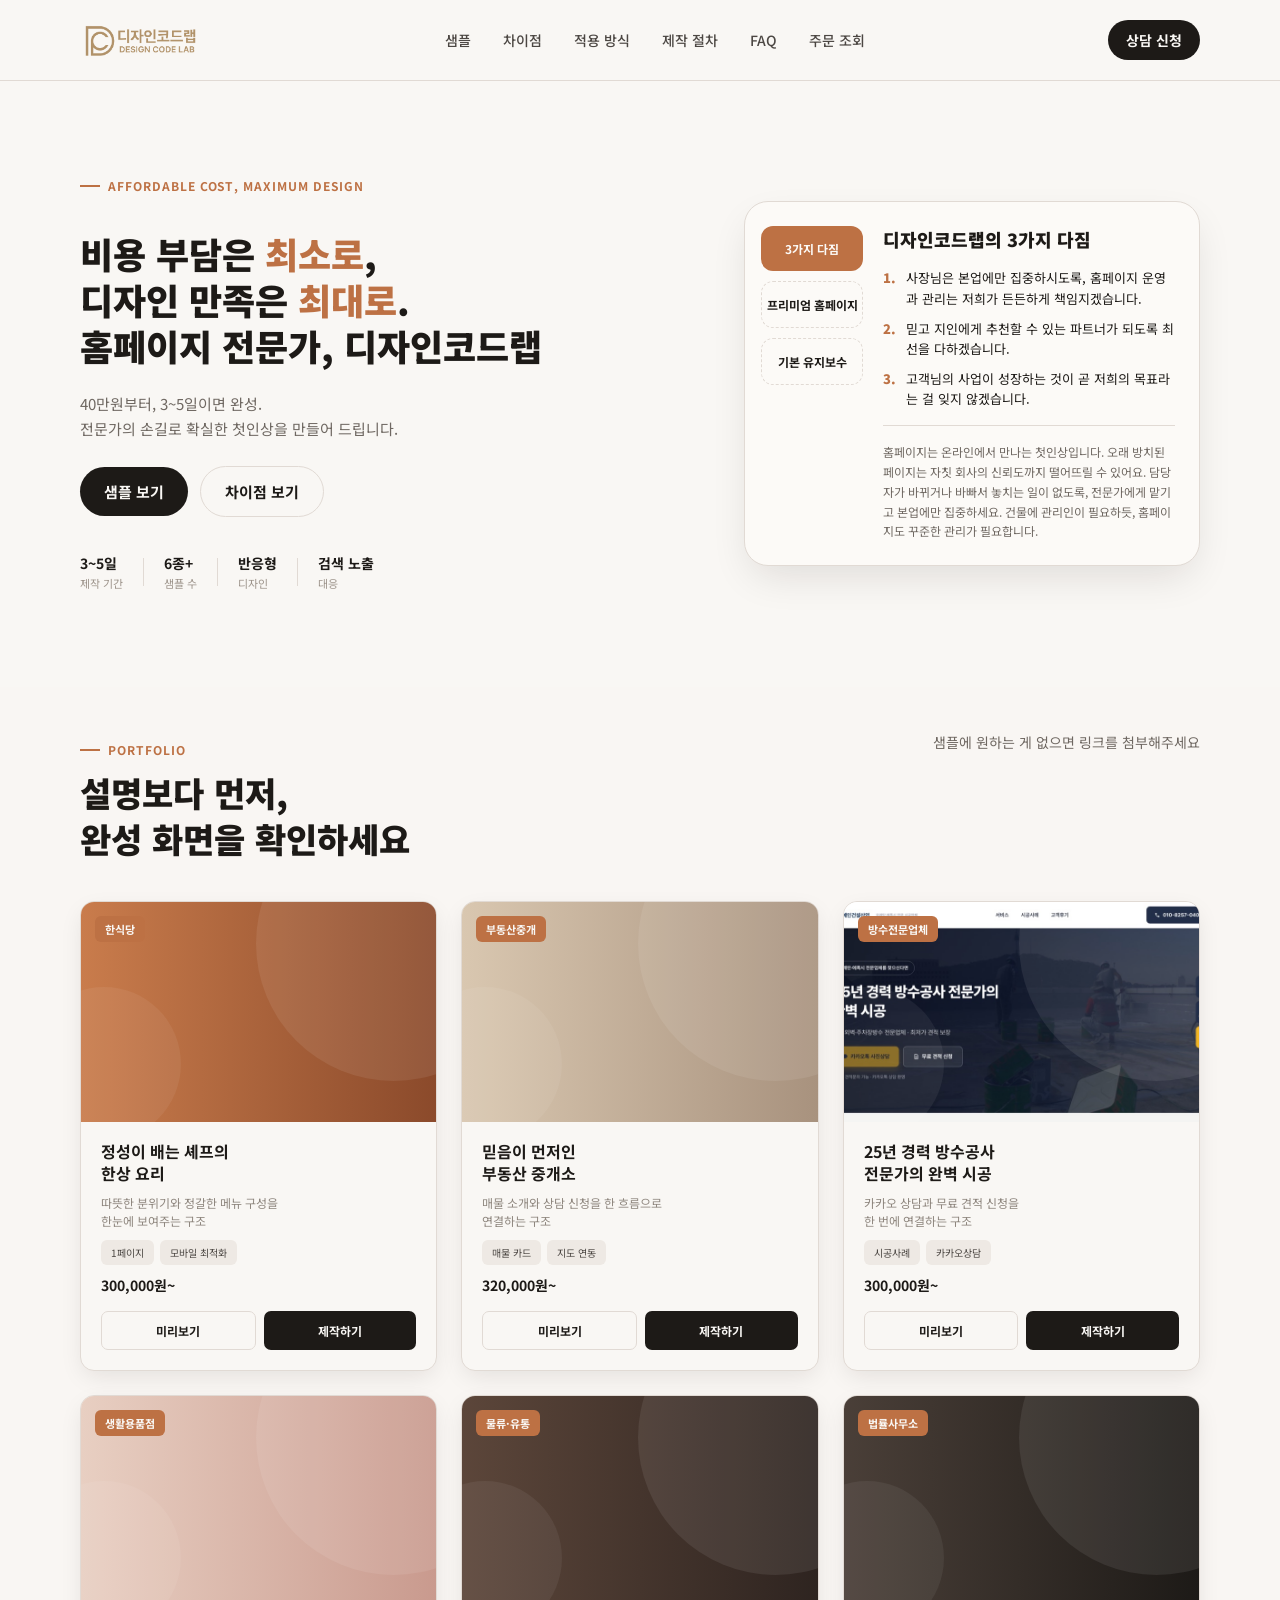
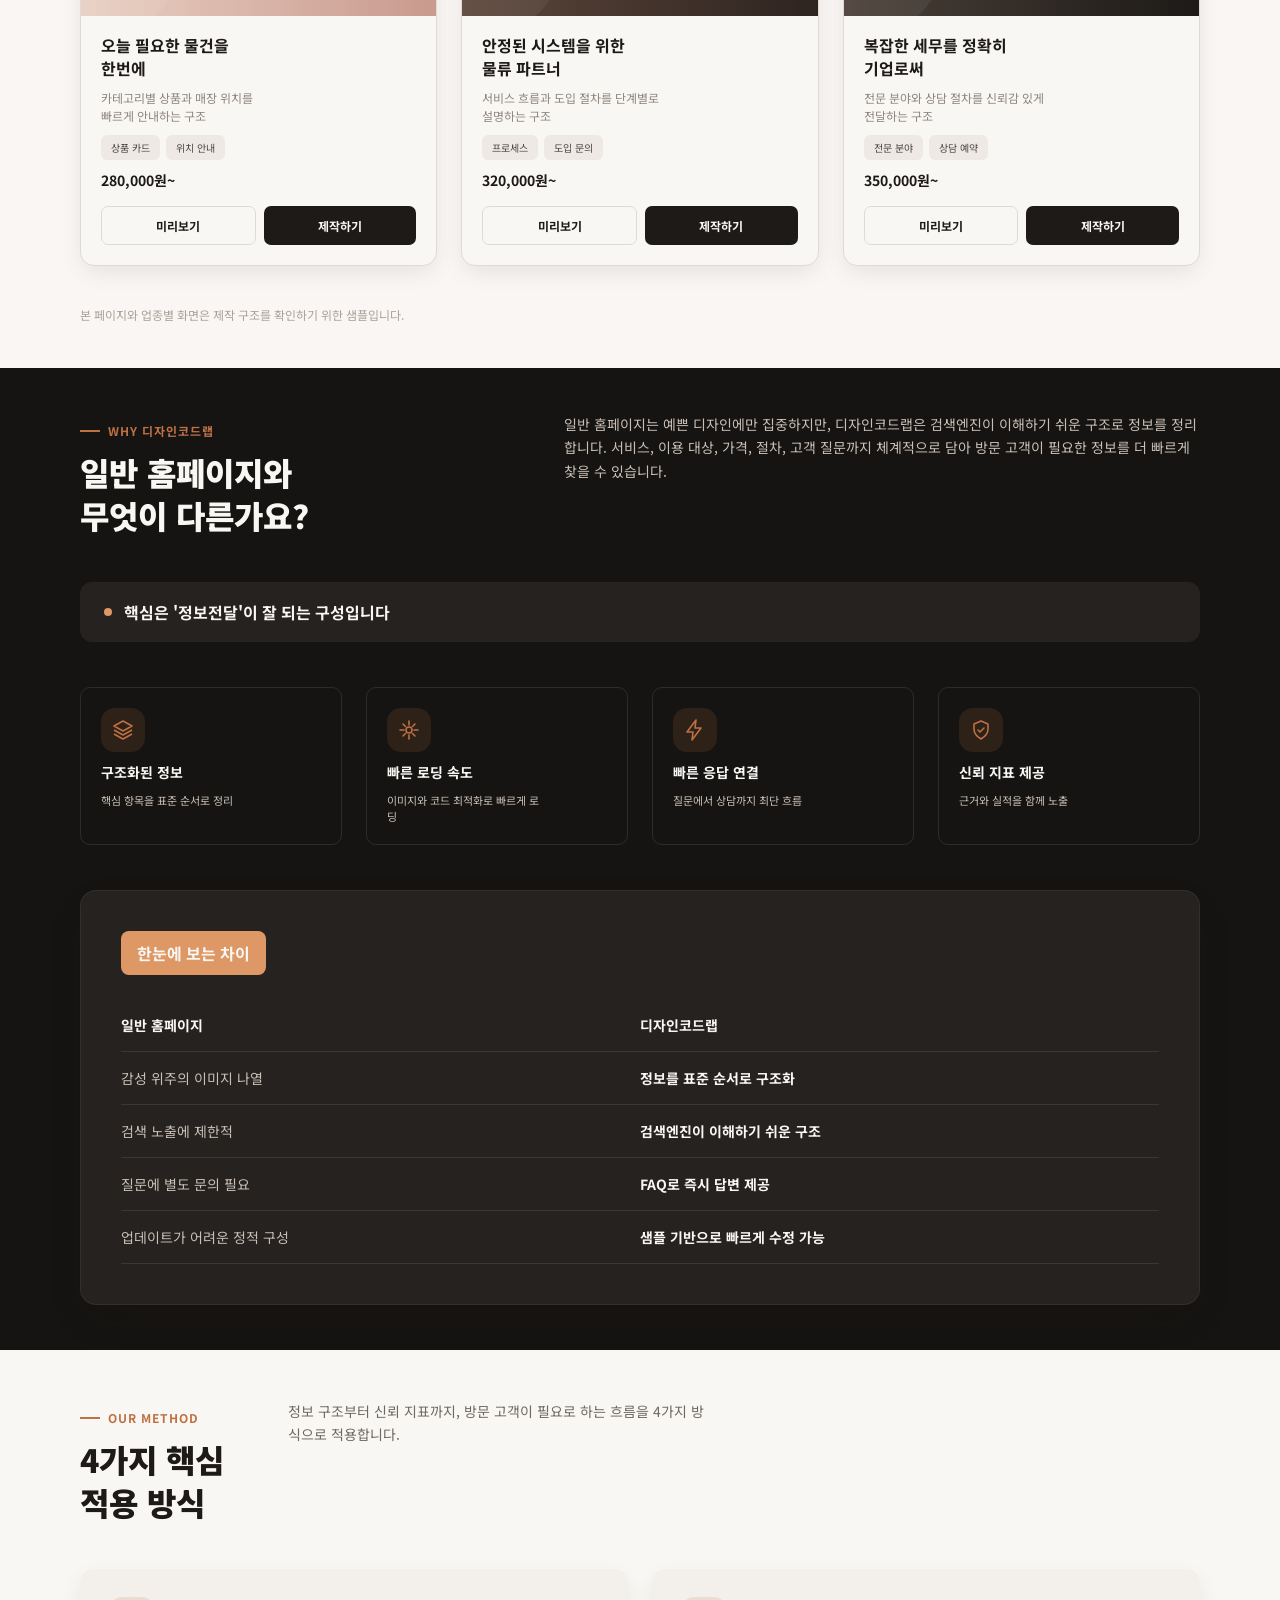
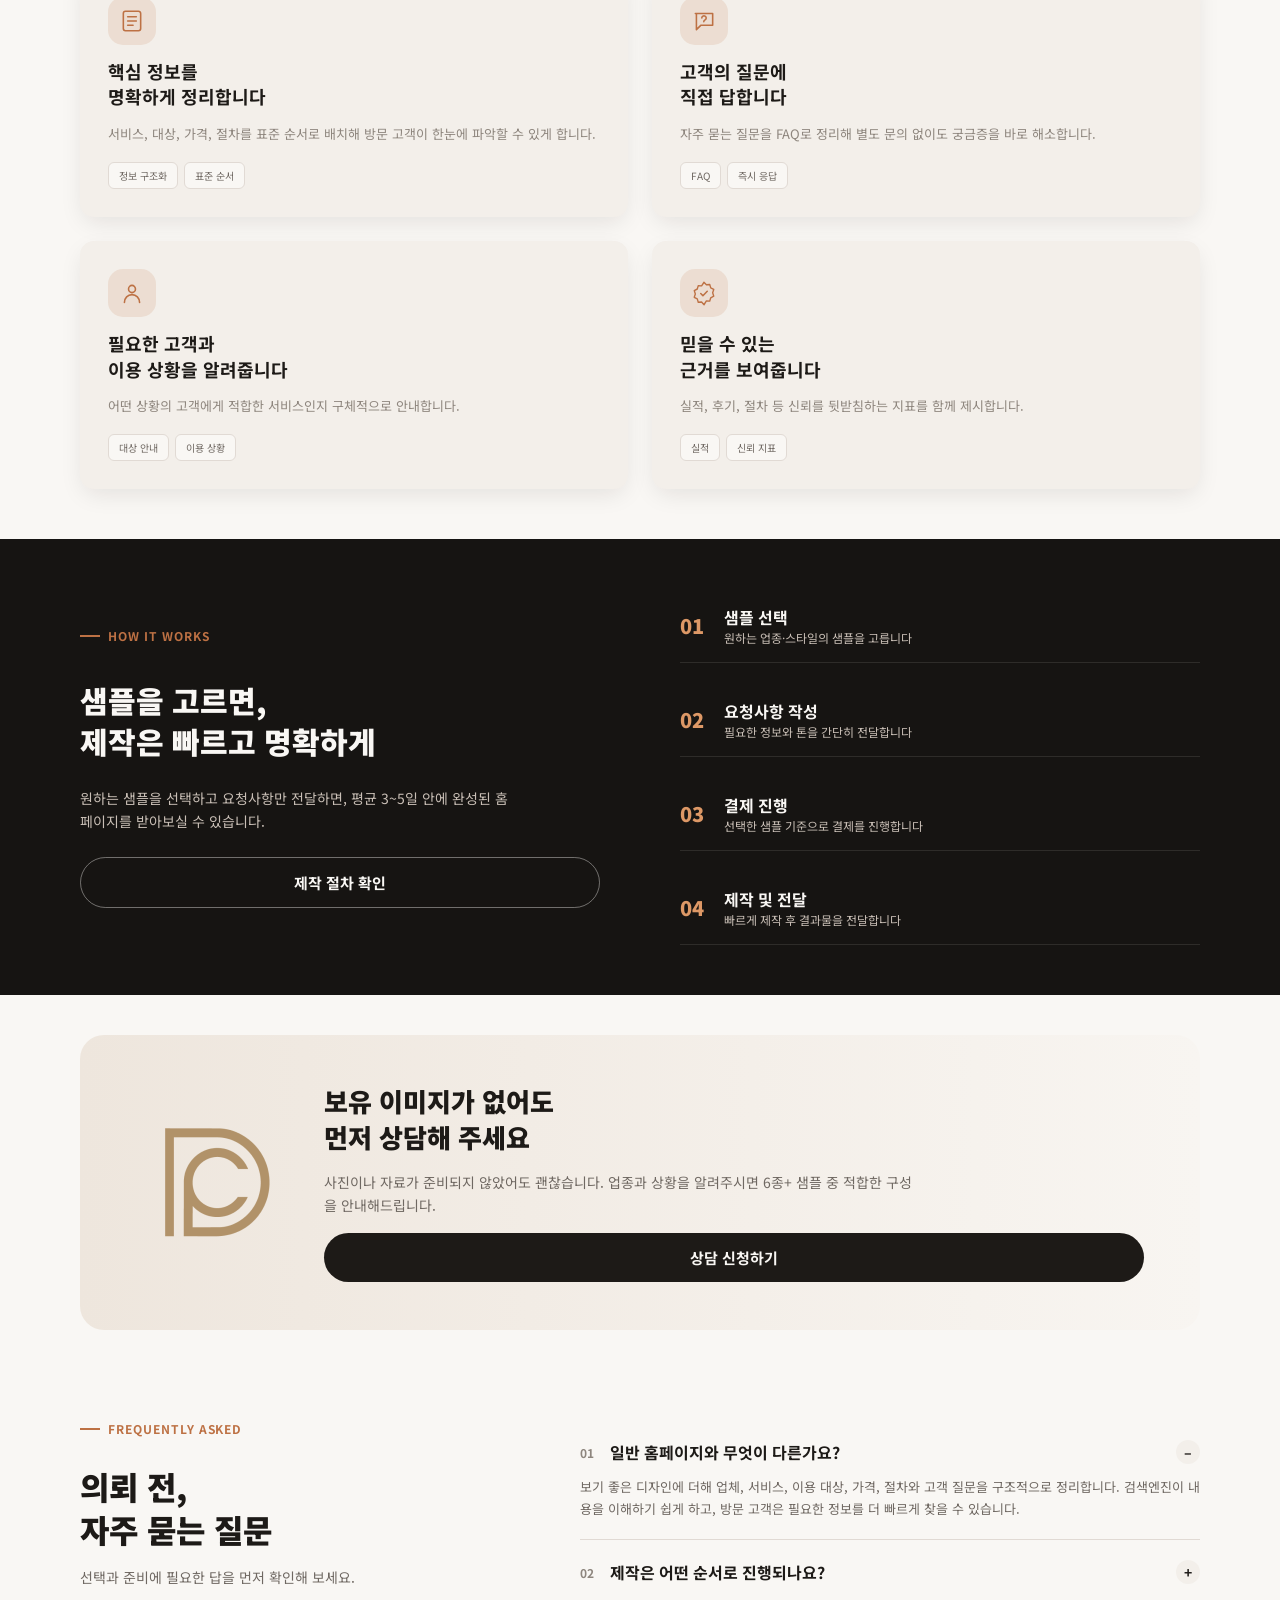
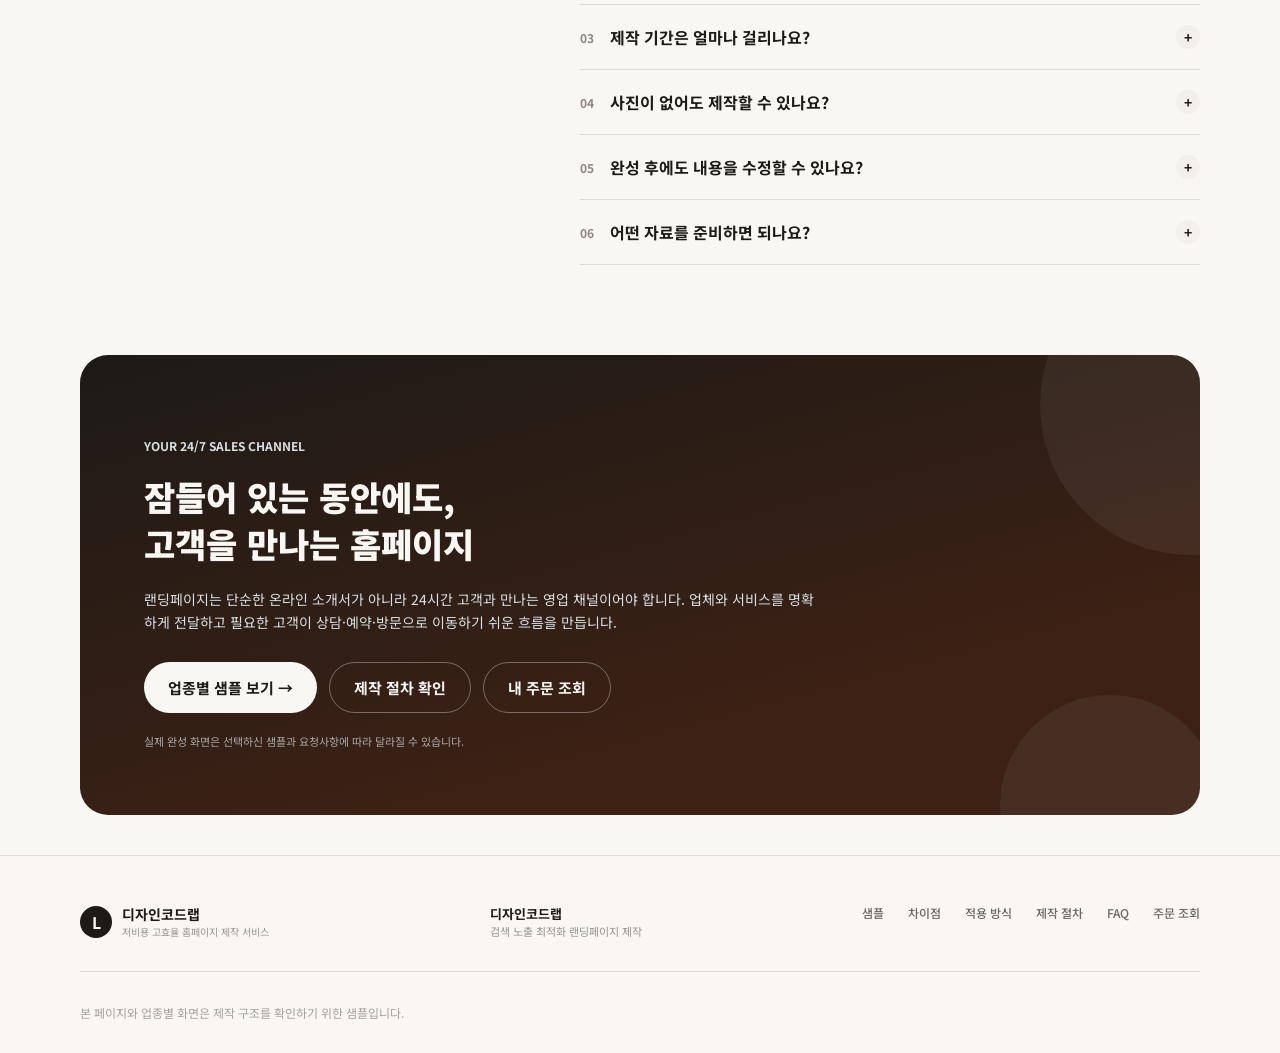
==== commit 5dae2e15: "히어로 탭 카드 반응형 버그 수정 + 방수업체 카드 콘텐츠 실사이트 반영 - "3가지 다짐" 탭 카드: 히어로가 줄바꿈되는 시점(1024px)과 탭 카드   내부가 세로 레이아웃으" ====
--- a/index.html
+++ b/index.html
@@ -26,7 +26,7 @@
     <a href="order.html">주문 조회</a>
   </nav>
   <div class="site-header__actions">
-    <a href="#consultation" class="btn btn--primary btn--sm">상담 신청</a>
+    <button type="button" class="btn btn--primary btn--sm js-consult-open">상담 신청</button>
     <button class="nav-toggle" id="navToggle" type="button" aria-label="메뉴 열기" aria-expanded="false" aria-controls="siteNav">
       <span></span><span></span><span></span>
     </button>
@@ -205,7 +205,7 @@
           </div>
           <p class="sample-card__price">300,000원~</p>
           <div class="sample-card__actions">
-            <a href="#" class="btn btn--outline js-preview" data-preview-key="restaurant" data-preview-title="정성이 배는 셰프의 한상 요리" data-preview-tag="한식당">미리보기</a>
+            <a href="preview.html?key=restaurant&amp;title=정성이 배는 셰프의 한상 요리&amp;tag=한식당" target="_blank" rel="noopener" class="btn btn--outline">미리보기</a>
             <a href="https://smartstore.naver.com/designcodelab/products/13725448695" target="_blank" rel="noopener" class="btn btn--primary">제작하기</a>
           </div>
         </div>
@@ -224,26 +224,26 @@
           </div>
           <p class="sample-card__price">320,000원~</p>
           <div class="sample-card__actions">
-            <a href="#" class="btn btn--outline js-preview" data-preview-key="realestate" data-preview-title="믿음이 먼저인 부동산 중개소" data-preview-tag="부동산중개">미리보기</a>
+            <a href="preview.html?key=realestate&amp;title=믿음이 먼저인 부동산 중개소&amp;tag=부동산중개" target="_blank" rel="noopener" class="btn btn--outline">미리보기</a>
             <a href="https://smartstore.naver.com/designcodelab/products/13725448695" target="_blank" rel="noopener" class="btn btn--primary">제작하기</a>
           </div>
         </div>
       </article>
 
-      <article class="sample-card sample-card--interior">
+      <article class="sample-card sample-card--waterproof">
         <div class="sample-card__image">
-          <span class="sample-card__tag">인테리어</span>
+          <span class="sample-card__tag">방수전문업체</span>
         </div>
         <div class="sample-card__body">
-          <h3 class="sample-card__title">깔끔한 공간을 만드는<br>인테리어 전문가</h3>
-          <p class="sample-card__desc">시공 사례와 견적 문의를 명확하게<br>안내하는 구조</p>
+          <h3 class="sample-card__title">25년 경력 방수공사<br>전문가의 완벽 시공</h3>
+          <p class="sample-card__desc">카카오 상담과 무료 견적 신청을<br>한 번에 연결하는 구조</p>
           <div class="sample-card__chips">
-            <span class="tag-chip">시공 갤러리</span>
-            <span class="tag-chip">견적 폼</span>
+            <span class="tag-chip">시공사례</span>
+            <span class="tag-chip">카카오상담</span>
           </div>
           <p class="sample-card__price">300,000원~</p>
           <div class="sample-card__actions">
-            <a href="https://yeinbuild.store" target="_blank" rel="noopener" class="btn btn--outline">미리보기</a>
+            <a href="https://yeinbuild.store" target="_blank" rel="noopener" class="btn btn--outline js-site-preview" data-site-url="https://yeinbuild.store" data-site-title="예인건설산업 (방수 전문업체 샘플)">미리보기</a>
             <a href="https://smartstore.naver.com/designcodelab/products/13725448695" target="_blank" rel="noopener" class="btn btn--primary">제작하기</a>
           </div>
         </div>
@@ -266,7 +266,7 @@
           </div>
           <p class="sample-card__price">280,000원~</p>
           <div class="sample-card__actions">
-            <a href="#" class="btn btn--outline js-preview" data-preview-key="goods" data-preview-title="오늘 필요한 물건을 한번에" data-preview-tag="생활용품점">미리보기</a>
+            <a href="preview.html?key=goods&amp;title=오늘 필요한 물건을 한번에&amp;tag=생활용품점" target="_blank" rel="noopener" class="btn btn--outline">미리보기</a>
             <a href="https://smartstore.naver.com/designcodelab/products/13725448695" target="_blank" rel="noopener" class="btn btn--primary">제작하기</a>
           </div>
         </div>
@@ -285,7 +285,7 @@
           </div>
           <p class="sample-card__price">320,000원~</p>
           <div class="sample-card__actions">
-            <a href="#" class="btn btn--outline js-preview" data-preview-key="logistics" data-preview-title="안정된 시스템을 위한 물류 파트너" data-preview-tag="물류·유통">미리보기</a>
+            <a href="preview.html?key=logistics&amp;title=안정된 시스템을 위한 물류 파트너&amp;tag=물류·유통" target="_blank" rel="noopener" class="btn btn--outline">미리보기</a>
             <a href="https://smartstore.naver.com/designcodelab/products/13725448695" target="_blank" rel="noopener" class="btn btn--primary">제작하기</a>
           </div>
         </div>
@@ -304,7 +304,7 @@
           </div>
           <p class="sample-card__price">350,000원~</p>
           <div class="sample-card__actions">
-            <a href="#" class="btn btn--outline js-preview" data-preview-key="law" data-preview-title="복잡한 세무를 정확히 기업로써" data-preview-tag="법률사무소">미리보기</a>
+            <a href="preview.html?key=law&amp;title=복잡한 세무를 정확히 기업로써&amp;tag=법률사무소" target="_blank" rel="noopener" class="btn btn--outline">미리보기</a>
             <a href="https://smartstore.naver.com/designcodelab/products/13725448695" target="_blank" rel="noopener" class="btn btn--primary">제작하기</a>
           </div>
         </div>
@@ -495,7 +495,7 @@
     <div class="consultation__content">
       <h2 class="consultation__title">보유 이미지가 없어도<br>먼저 상담해 주세요</h2>
       <p class="consultation__desc">사진이나 자료가 준비되지 않았어도 괜찮습니다. 업종과 상황을 알려주시면 6종+ 샘플 중 적합한 구성을 안내해드립니다.</p>
-      <a href="#" class="btn btn--primary">상담 신청하기</a>
+      <button type="button" class="btn btn--primary js-consult-open">상담 신청하기</button>
     </div>
   </div>
 </section>
@@ -638,19 +638,46 @@
   <p class="site-footer__bottom">본 페이지와 업종별 화면은 제작 구조를 확인하기 위한 샘플입니다.</p>
 </footer>
 
-<!-- ==================== 미리보기 팝업 (레퍼런스 페이지 준비 전 임시 화면) ==================== -->
-<div class="preview-modal" id="previewModal" aria-hidden="true">
-  <div class="preview-modal__overlay" data-modal-close></div>
-  <div class="preview-modal__dialog" role="dialog" aria-modal="true" aria-labelledby="previewModalTitle" tabindex="-1">
-    <button class="preview-modal__close" type="button" data-modal-close aria-label="닫기">&times;</button>
-    <div class="preview-modal__image" id="previewModalImage">
-      <span class="preview-modal__tag" id="previewModalTag"></span>
-    </div>
-    <div class="preview-modal__body">
-      <h3 class="preview-modal__title" id="previewModalTitle"></h3>
-      <p class="preview-modal__note">실제 미리보기 페이지는 준비 중입니다. 선택하신 샘플과 같은 스타일·구조로 제작해드립니다.</p>
-      <a href="https://smartstore.naver.com/designcodelab/products/13725448695" target="_blank" rel="noopener" class="btn btn--primary">제작하기</a>
-    </div>
+<!-- ==================== 상담 신청 팝업 ==================== -->
+<div class="consult-modal" id="consultModal" aria-hidden="true">
+  <div class="consult-modal__overlay" data-consult-close></div>
+  <div class="consult-modal__dialog" role="dialog" aria-modal="true" aria-labelledby="consultModalTitle" tabindex="-1">
+    <button class="consult-modal__close" type="button" data-consult-close aria-label="닫기">&times;</button>
+    <h3 class="consult-modal__title" id="consultModalTitle">상담 신청</h3>
+    <p class="consult-modal__desc">문의 내용을 남겨주시면 빠르게 연락드리겠습니다.</p>
+    <form class="consult-modal__form" id="consultForm">
+      <label class="order-login__field">
+        <span>제목</span>
+        <input type="text" name="subject" placeholder="문의 제목을 입력하세요" required>
+      </label>
+      <label class="order-login__field">
+        <span>성함</span>
+        <input type="text" name="name" placeholder="이름을 입력하세요" required>
+      </label>
+      <label class="order-login__field">
+        <span>연락처</span>
+        <input type="tel" name="phone" placeholder="연락 가능한 전화번호" required>
+      </label>
+      <label class="order-login__field">
+        <span>내용</span>
+        <textarea name="message" rows="5" placeholder="문의하실 내용을 자유롭게 남겨주세요" required></textarea>
+      </label>
+      <button type="submit" class="btn btn--primary consult-modal__submit">문의 보내기</button>
+      <p class="consult-modal__status" id="consultFormStatus" role="status" aria-live="polite"></p>
+    </form>
+  </div>
+</div>
+
+<!-- ==================== 실제 사이트 미리보기 팝업 ==================== -->
+<div class="site-modal" id="siteModal" aria-hidden="true">
+  <div class="site-modal__overlay" data-site-close></div>
+  <div class="site-modal__dialog" role="dialog" aria-modal="true" aria-labelledby="siteModalTitle" tabindex="-1">
+    <div class="site-modal__bar">
+      <span class="site-modal__title" id="siteModalTitle">샘플 미리보기</span>
+      <a href="#" target="_blank" rel="noopener" class="site-modal__external">새 탭에서 열기 ↗</a>
+      <button class="site-modal__close" type="button" data-site-close aria-label="닫기">&times;</button>
+    </div>
+    <iframe class="site-modal__frame" id="siteModalFrame" src="" title="샘플 미리보기" loading="lazy"></iframe>
   </div>
 </div>
 
--- a/assets/css/style.css
+++ b/assets/css/style.css
@@ -76,6 +76,11 @@
   scroll-behavior: smooth;
 }
 
+/* 앵커로 이동 시 sticky 헤더에 섹션 상단이 가려지지 않도록 여백 확보 */
+section[id] {
+  scroll-margin-top: 90px;
+}
+
 body {
   font-family: var(--font-family);
   background: var(--color-bg);
@@ -636,7 +641,11 @@
 
 .sample-card--restaurant .sample-card__image { background: linear-gradient(90deg, #c97c4c, #8b4a2b); }
 .sample-card--realestate .sample-card__image { background: linear-gradient(90deg, #d9c7b0, #a8927e); }
-.sample-card--interior .sample-card__image   { background: linear-gradient(90deg, #8b6f5c, #4a3b32); }
+.sample-card--waterproof .sample-card__image {
+  background-image: url('../img/sample-waterproofing.jpg');
+  background-size: cover;
+  background-position: center 30%;
+}
 .sample-card--goods .sample-card__image      { background: linear-gradient(90deg, #e8cfc2, #c99a8e); }
 .sample-card--logistics .sample-card__image  { background: linear-gradient(90deg, #5c463a, #2e2420); }
 .sample-card--law .sample-card__image        { background: linear-gradient(90deg, #4a3f38, #1d1a17); }
@@ -1326,112 +1335,64 @@
 }
 
 /* ==========================================================================
-   미리보기 팝업 (Preview Modal)
+   샘플 미리보기 페이지 (preview.html) — 레퍼런스 페이지 준비 전 임시 화면
    ========================================================================== */
-.preview-modal {
-  position: fixed;
-  inset: 0;
-  z-index: 1000;
-  display: flex;
-  align-items: center;
-  justify-content: center;
-  padding: 24px;
-  visibility: hidden;
-  opacity: 0;
-  transition: opacity 0.2s ease, visibility 0.2s ease;
-}
-
-.preview-modal.is-open {
-  visibility: visible;
-  opacity: 1;
-}
-
-.preview-modal__overlay {
-  position: absolute;
-  inset: 0;
-  background: rgba(29, 26, 23, 0.6);
-}
-
-.preview-modal__dialog {
+.preview-page {
+  max-width: 720px;
+  margin: 0 auto;
+  padding: 56px 20px 96px;
+}
+
+.preview-page__hero {
   position: relative;
-  width: 100%;
-  max-width: 460px;
-  max-height: 90vh;
-  overflow-y: auto;
-  background: var(--color-bg);
-  border-radius: 20px;
-  box-shadow: var(--shadow-hero-card);
-  transform: translateY(12px);
-  transition: transform 0.2s ease;
-}
-
-.preview-modal.is-open .preview-modal__dialog {
-  transform: translateY(0);
-}
-
-.preview-modal__close {
-  position: absolute;
-  top: 12px;
-  right: 12px;
-  z-index: 2;
-  width: 32px;
-  height: 32px;
-  border-radius: 50%;
-  background: rgba(249, 247, 244, 0.9);
-  display: flex;
-  align-items: center;
-  justify-content: center;
-  font-size: 20px;
-  line-height: 1;
-  color: var(--color-text-primary);
-}
-
-.preview-modal__image {
-  position: relative;
-  height: 200px;
-  padding: 14px;
+  height: 320px;
+  padding: 20px;
+  border-radius: var(--radius-lg);
   overflow: hidden;
-}
-
-.preview-modal__image.restaurant  { background: linear-gradient(90deg, #c97c4c, #8b4a2b); }
-.preview-modal__image.realestate  { background: linear-gradient(90deg, #d9c7b0, #a8927e); }
-.preview-modal__image.interior    { background: linear-gradient(90deg, #8b6f5c, #4a3b32); }
-.preview-modal__image.goods       { background: linear-gradient(90deg, #e8cfc2, #c99a8e); }
-.preview-modal__image.logistics   { background: linear-gradient(90deg, #5c463a, #2e2420); }
-.preview-modal__image.law         { background: linear-gradient(90deg, #4a3f38, #1d1a17); }
-
-.preview-modal__tag {
+  margin-bottom: 32px;
+}
+
+.preview-page__hero.restaurant  { background: linear-gradient(90deg, #c97c4c, #8b4a2b); }
+.preview-page__hero.realestate  { background: linear-gradient(90deg, #d9c7b0, #a8927e); }
+.preview-page__hero.interior    { background: linear-gradient(90deg, #8b6f5c, #4a3b32); }
+.preview-page__hero.goods       { background: linear-gradient(90deg, #e8cfc2, #c99a8e); }
+.preview-page__hero.logistics   { background: linear-gradient(90deg, #5c463a, #2e2420); }
+.preview-page__hero.law         { background: linear-gradient(90deg, #4a3f38, #1d1a17); }
+
+.preview-page__tag {
   display: inline-flex;
-  padding: 5px 10px;
+  padding: 6px 12px;
   border-radius: var(--radius-xs);
   background: var(--color-accent);
   color: var(--color-bg);
   font-weight: 700;
-  font-size: 11px;
-}
-
-.preview-modal__body {
-  display: flex;
-  flex-direction: column;
-  gap: 14px;
-  padding: 24px;
-}
-
-.preview-modal__title {
+  font-size: 12px;
+}
+
+.preview-page__body {
+  display: flex;
+  flex-direction: column;
+  gap: 16px;
+}
+
+.preview-page__title {
   font-weight: 900;
-  font-size: 20px;
+  font-size: 28px;
   line-height: 1.35;
   color: var(--color-text-primary);
 }
 
-.preview-modal__note {
-  font-size: 13px;
-  line-height: 1.6;
+.preview-page__note {
+  font-size: 14px;
+  line-height: 1.65;
   color: var(--color-text-secondary);
 }
 
-.preview-modal__body .btn {
-  align-self: flex-start;
+.preview-page__actions {
+  display: flex;
+  gap: 12px;
+  flex-wrap: wrap;
+  padding-top: 8px;
 }
 
 /* ==========================================================================
@@ -1506,8 +1467,24 @@
   transition: border-color 0.15s ease;
 }
 
-.order-login__field input:focus {
+.order-login__field input:focus,
+.order-login__field textarea:focus {
   border-color: var(--color-accent);
+}
+
+.order-login__field textarea {
+  font-family: inherit;
+  font-size: 14px;
+  font-weight: 400;
+  padding: 13px 16px;
+  border-radius: 10px;
+  border: 1px solid var(--color-border);
+  background: var(--color-bg);
+  color: var(--color-text-primary);
+  outline: none;
+  resize: vertical;
+  min-height: 110px;
+  transition: border-color 0.15s ease;
 }
 
 .order-login__submit {
@@ -1534,6 +1511,10 @@
   gap: 40px;
 }
 
+.order-status[hidden] {
+  display: none;
+}
+
 .order-status__head {
   display: flex;
   gap: 40px;
@@ -1636,6 +1617,206 @@
 .status-tracker__step.is-done .status-tracker__label,
 .status-tracker__step.is-current .status-tracker__label {
   color: var(--color-text-primary);
+}
+
+/* ==========================================================================
+   실제 사이트 미리보기 팝업 (Site Modal) — iframe으로 레퍼런스 사이트 표시
+   ========================================================================== */
+.site-modal {
+  position: fixed;
+  inset: 0;
+  z-index: 1000;
+  display: flex;
+  align-items: center;
+  justify-content: center;
+  padding: 24px;
+  visibility: hidden;
+  opacity: 0;
+  transition: opacity 0.2s ease, visibility 0.2s ease;
+}
+
+.site-modal.is-open {
+  visibility: visible;
+  opacity: 1;
+}
+
+.site-modal__overlay {
+  position: absolute;
+  inset: 0;
+  background: rgba(29, 26, 23, 0.7);
+}
+
+.site-modal__dialog {
+  position: relative;
+  width: min(1000px, 92vw);
+  height: min(720px, 85vh);
+  background: var(--color-bg);
+  border-radius: 16px;
+  overflow: hidden;
+  box-shadow: var(--shadow-hero-card);
+  display: flex;
+  flex-direction: column;
+  transform: translateY(12px);
+  transition: transform 0.2s ease;
+}
+
+.site-modal.is-open .site-modal__dialog {
+  transform: translateY(0);
+}
+
+.site-modal__bar {
+  display: flex;
+  align-items: center;
+  gap: 12px;
+  padding: 12px 16px;
+  border-bottom: 1px solid var(--color-border);
+  flex-shrink: 0;
+}
+
+.site-modal__title {
+  flex: 1;
+  min-width: 0;
+  font-weight: 700;
+  font-size: 14px;
+  color: var(--color-text-primary);
+  overflow: hidden;
+  text-overflow: ellipsis;
+  white-space: nowrap;
+}
+
+.site-modal__external {
+  font-size: 12px;
+  font-weight: 700;
+  color: var(--color-accent);
+  white-space: nowrap;
+  flex-shrink: 0;
+}
+
+.site-modal__close {
+  width: 28px;
+  height: 28px;
+  flex-shrink: 0;
+  border-radius: 50%;
+  background: var(--color-bg-soft);
+  display: flex;
+  align-items: center;
+  justify-content: center;
+  font-size: 18px;
+  line-height: 1;
+  color: var(--color-text-primary);
+}
+
+.site-modal__frame {
+  flex: 1;
+  width: 100%;
+  border: none;
+  background: #fff;
+}
+
+/* ==========================================================================
+   상담 신청 팝업 (Consult Modal)
+   ========================================================================== */
+.consult-modal {
+  position: fixed;
+  inset: 0;
+  z-index: 1000;
+  display: flex;
+  align-items: center;
+  justify-content: center;
+  padding: 24px;
+  visibility: hidden;
+  opacity: 0;
+  transition: opacity 0.2s ease, visibility 0.2s ease;
+}
+
+.consult-modal.is-open {
+  visibility: visible;
+  opacity: 1;
+}
+
+.consult-modal__overlay {
+  position: absolute;
+  inset: 0;
+  background: rgba(29, 26, 23, 0.6);
+}
+
+.consult-modal__dialog {
+  position: relative;
+  width: 100%;
+  max-width: 480px;
+  max-height: 90vh;
+  overflow-y: auto;
+  background: var(--color-bg);
+  border-radius: 20px;
+  padding: 36px;
+  box-shadow: var(--shadow-hero-card);
+  transform: translateY(12px);
+  transition: transform 0.2s ease;
+  display: flex;
+  flex-direction: column;
+  gap: 16px;
+}
+
+.consult-modal.is-open .consult-modal__dialog {
+  transform: translateY(0);
+}
+
+.consult-modal__close {
+  position: absolute;
+  top: 14px;
+  right: 14px;
+  width: 32px;
+  height: 32px;
+  border-radius: 50%;
+  background: var(--color-bg-soft);
+  display: flex;
+  align-items: center;
+  justify-content: center;
+  font-size: 20px;
+  line-height: 1;
+  color: var(--color-text-primary);
+}
+
+.consult-modal__title {
+  font-weight: 900;
+  font-size: 22px;
+  color: var(--color-text-primary);
+  padding-right: 28px;
+}
+
+.consult-modal__desc {
+  font-size: 13px;
+  line-height: 1.6;
+  color: var(--color-text-secondary);
+  margin-top: -8px;
+}
+
+.consult-modal__form {
+  display: flex;
+  flex-direction: column;
+  gap: 16px;
+}
+
+.consult-modal__submit {
+  width: 100%;
+  margin-top: 4px;
+}
+
+.consult-modal__status {
+  font-size: 13px;
+  text-align: center;
+  color: var(--color-text-secondary);
+  min-height: 18px;
+}
+
+.consult-modal__status.is-success {
+  color: var(--color-accent);
+  font-weight: 700;
+}
+
+.consult-modal__status.is-error {
+  color: #c0392b;
+  font-weight: 700;
 }
 
 /* ==========================================================================
@@ -1681,6 +1862,29 @@
 
   .tab-card {
     width: 100%;
+    flex-direction: column;
+  }
+
+  .tab-card__nav {
+    flex-direction: row;
+    width: 100%;
+    gap: 8px;
+    padding: 16px;
+    overflow-x: auto;
+  }
+
+  .tab-card__nav-btn {
+    width: auto;
+    flex: 0 0 auto;
+    padding: 10px 14px;
+  }
+
+  .tab-card__panels {
+    padding: 8px 16px 24px;
+  }
+
+  .feature-grid__row {
+    flex-direction: column;
   }
 }
 
@@ -1760,32 +1964,6 @@
     row-gap: 12px;
   }
 
-  .tab-card {
-    flex-direction: column;
-  }
-
-  .tab-card__nav {
-    flex-direction: row;
-    width: 100%;
-    gap: 8px;
-    padding: 16px;
-    overflow-x: auto;
-  }
-
-  .tab-card__nav-btn {
-    width: auto;
-    flex: 0 0 auto;
-    padding: 10px 14px;
-  }
-
-  .tab-card__panels {
-    padding: 8px 16px 24px;
-  }
-
-  .feature-grid__row {
-    flex-direction: column;
-  }
-
   /* --- 섹션 타이틀 축소 --- */
   .section-title,
   .differentiation__title,
@@ -1902,6 +2080,19 @@
   .site-footer__top {
     flex-direction: column;
     gap: 20px;
+  }
+
+  /* --- 샘플 미리보기 페이지 --- */
+  .preview-page {
+    padding: 32px 20px 64px;
+  }
+
+  .preview-page__hero {
+    height: 200px;
+  }
+
+  .preview-page__title {
+    font-size: 22px;
   }
 
   /* --- 주문 조회 페이지 --- */
@@ -1978,4 +2169,22 @@
   .final-cta__content {
     padding: 32px 16px;
   }
-}
+
+  .consult-modal {
+    padding: 16px;
+  }
+
+  .consult-modal__dialog {
+    padding: 24px;
+  }
+
+  .site-modal {
+    padding: 0;
+  }
+
+  .site-modal__dialog {
+    width: 100vw;
+    height: 100vh;
+    border-radius: 0;
+  }
+}
